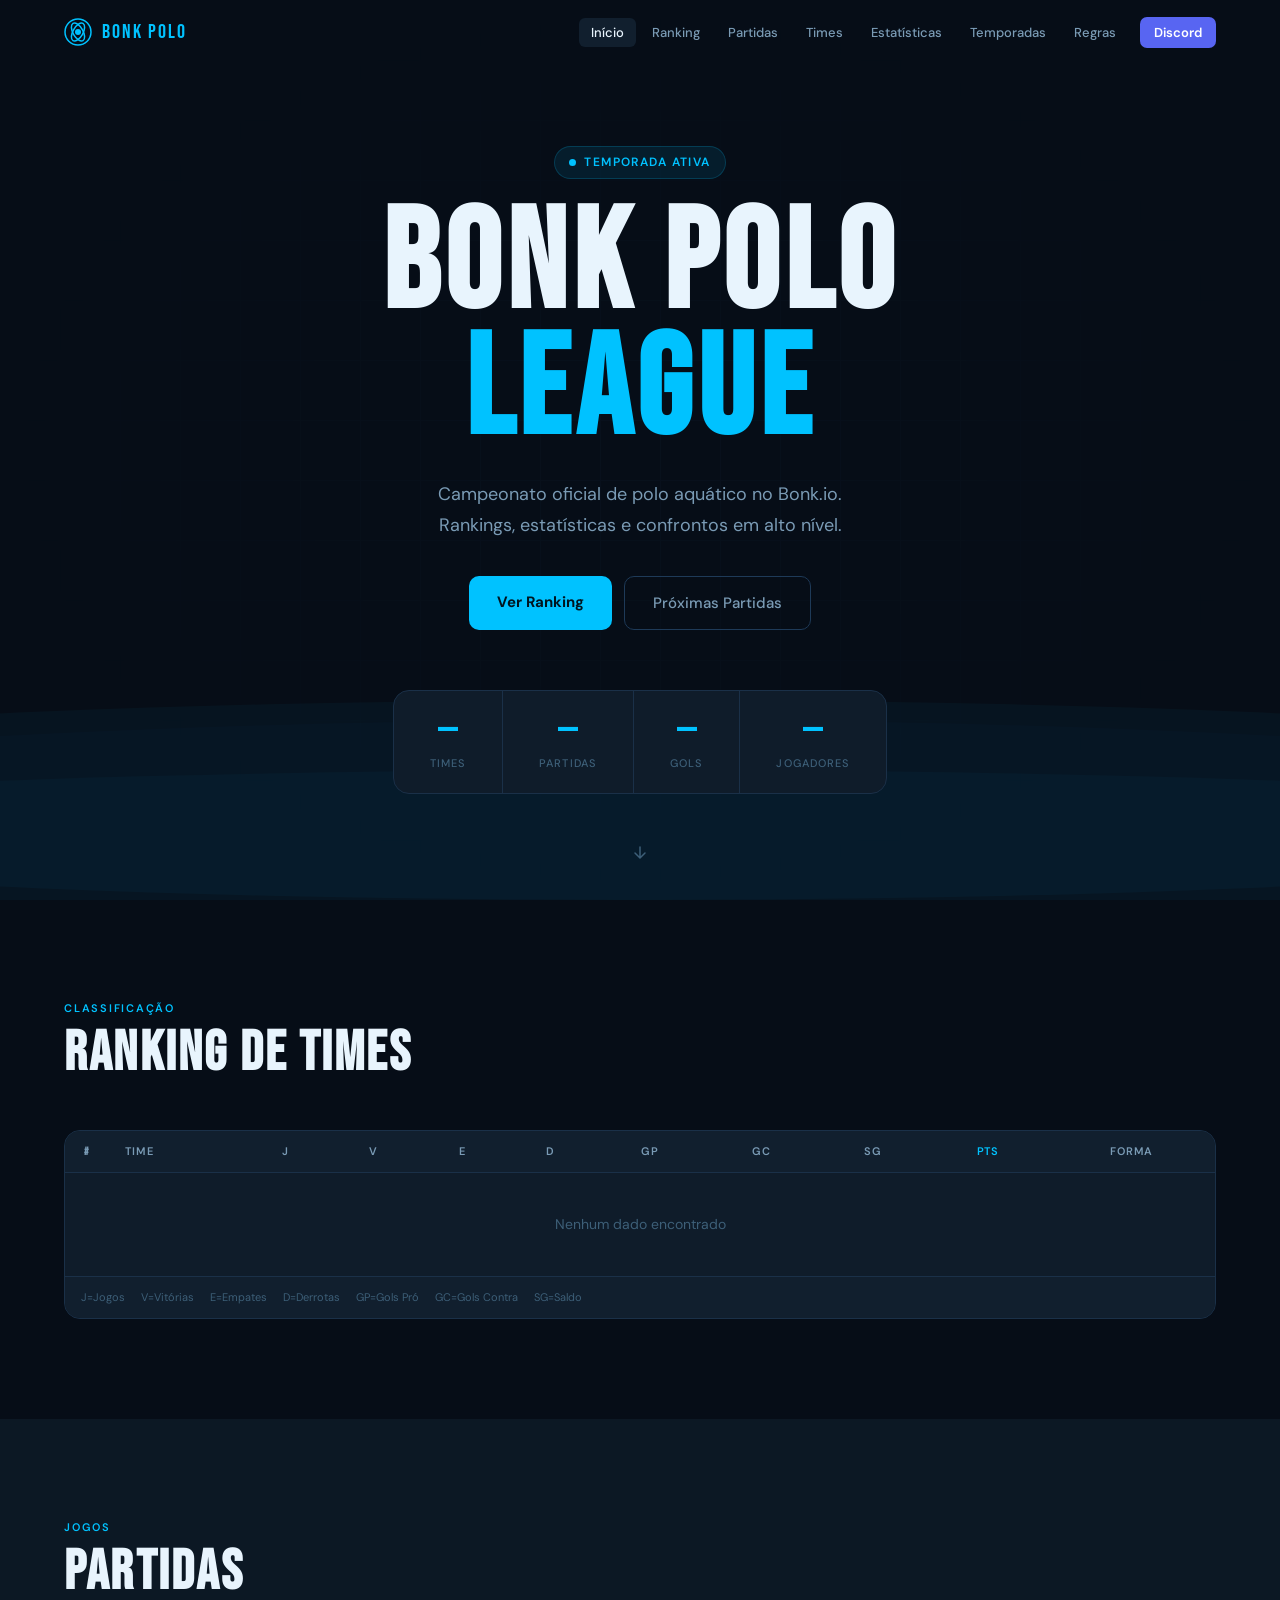
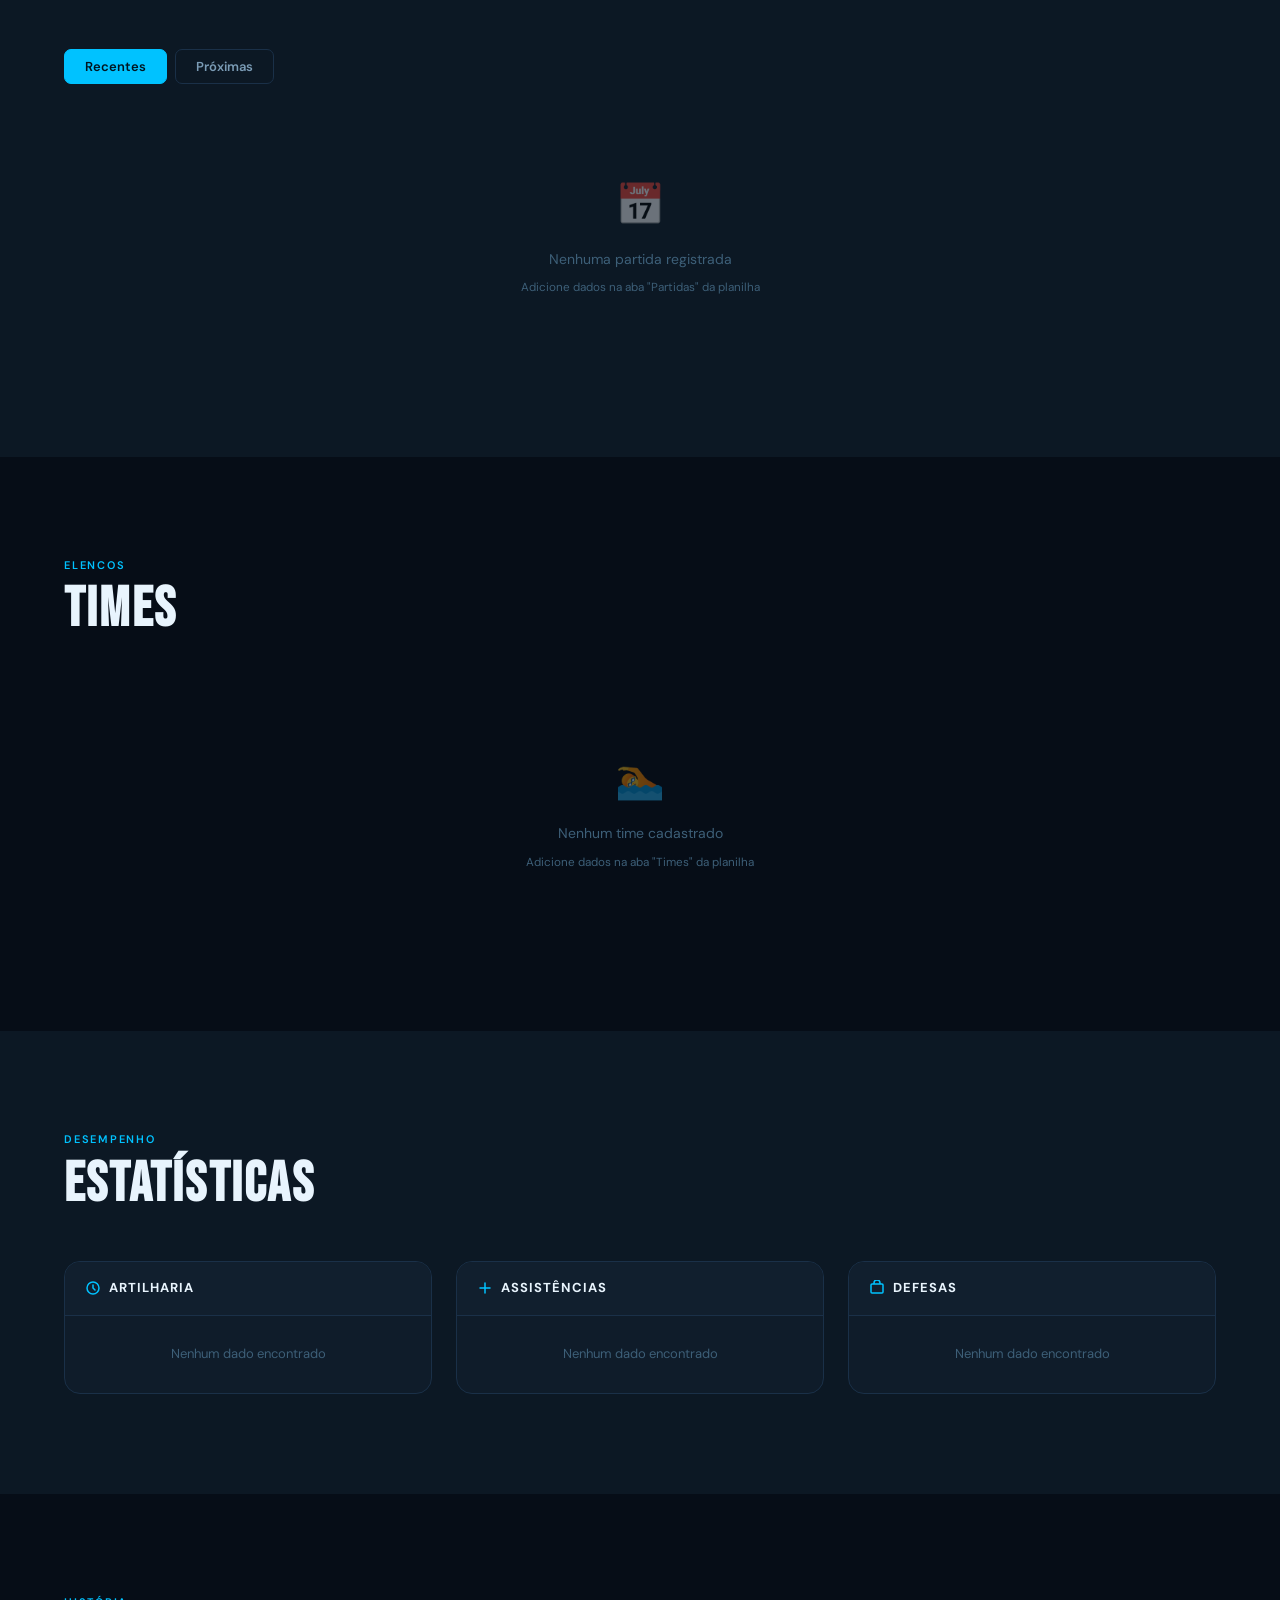
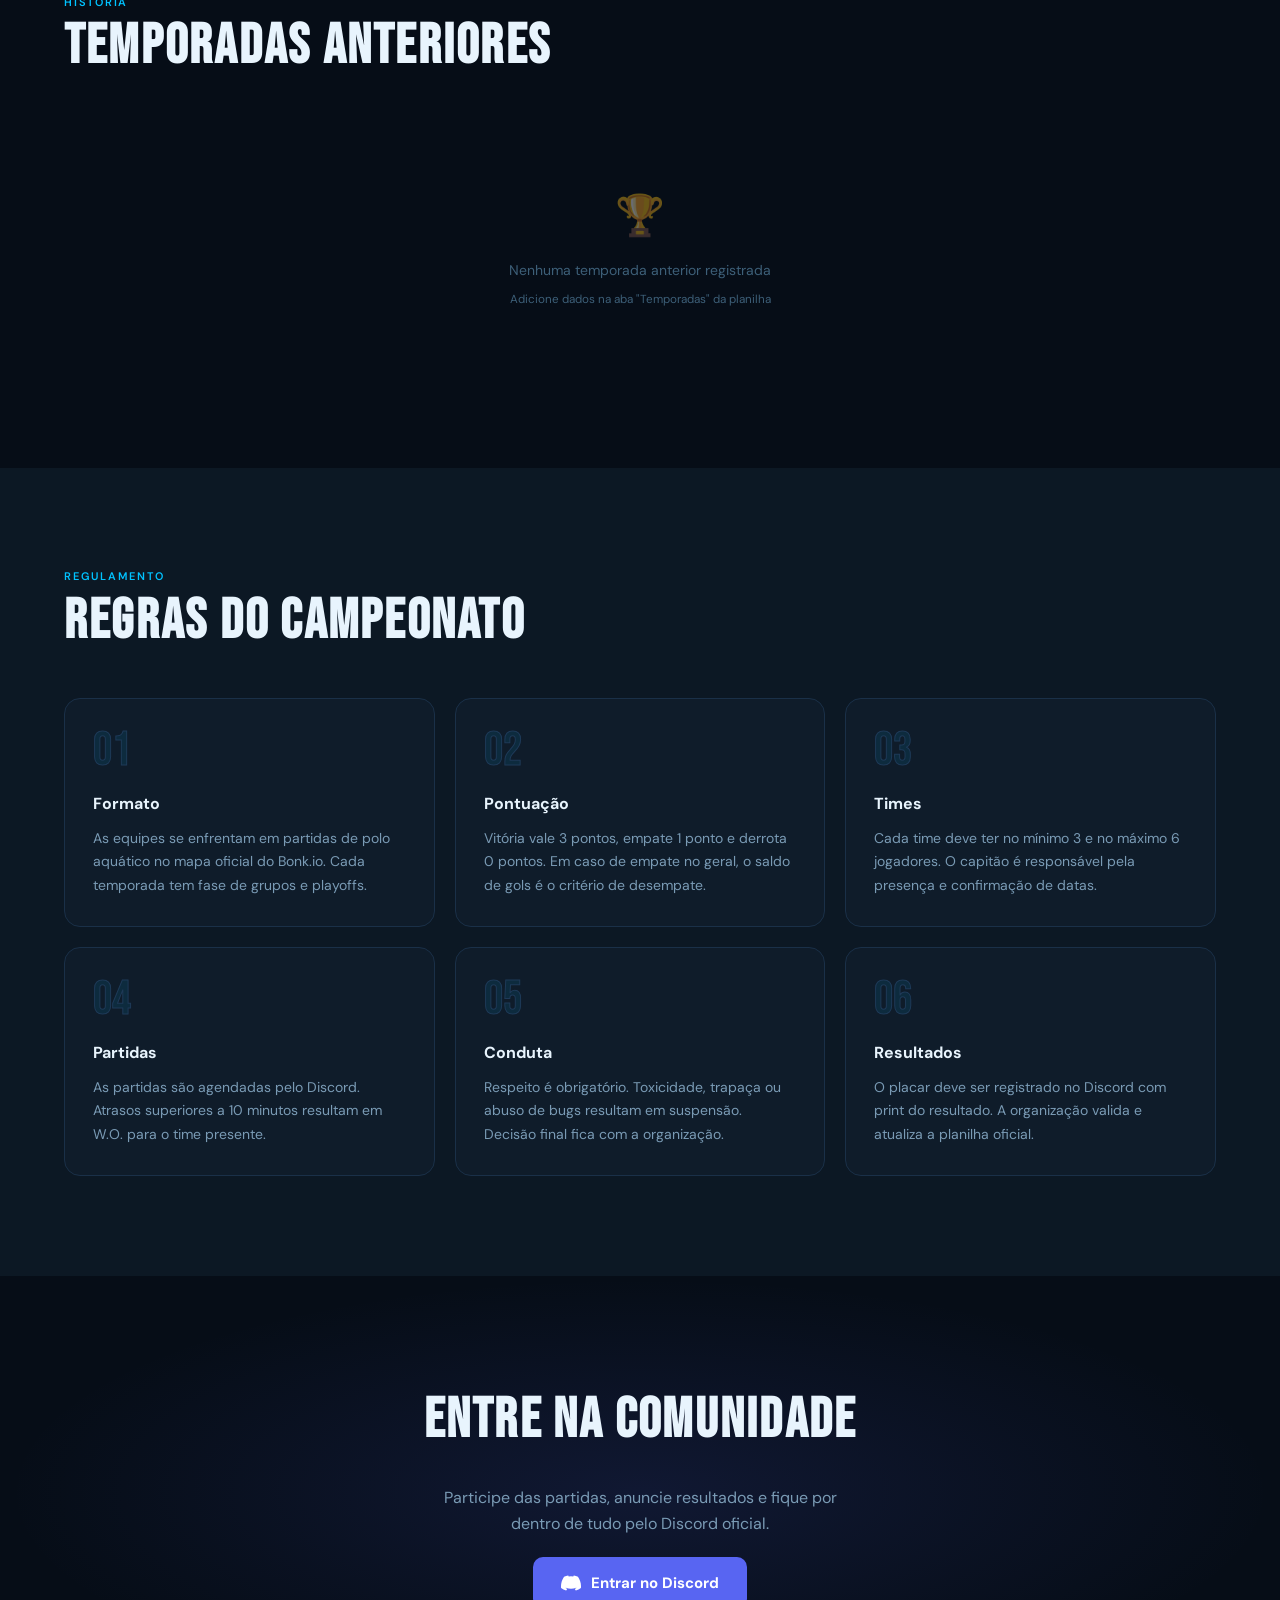
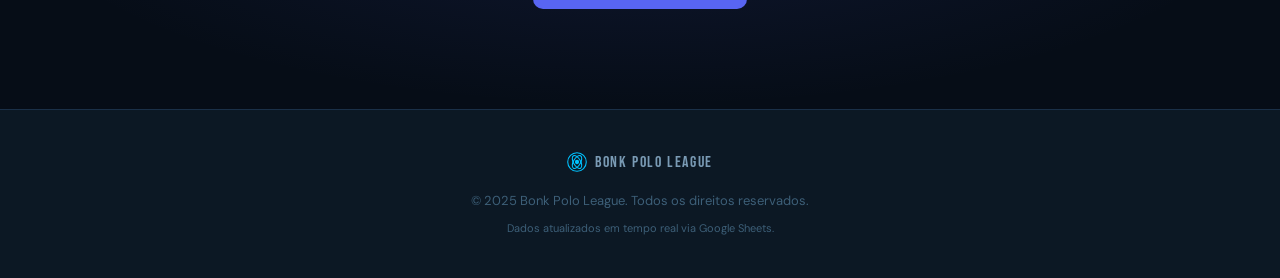
==== index.html @ 0fcd0d6e "Add files via upload" ====
<!DOCTYPE html>
<html lang="pt-BR">
<head>
  <meta charset="UTF-8">
  <meta name="viewport" content="width=device-width, initial-scale=1.0">
  <title>Bonk Polo League</title>
  <link rel="preconnect" href="https://fonts.googleapis.com">
  <link rel="preconnect" href="https://fonts.gstatic.com" crossorigin>
  <link href="https://fonts.googleapis.com/css2?family=Bebas+Neue&family=DM+Sans:wght@300;400;500;600&family=DM+Mono:wght@400;500&display=swap" rel="stylesheet">
  <link rel="stylesheet" href="style.css">
</head>
<body>

  <!-- NAVBAR -->
  <nav class="navbar" id="navbar">
    <div class="nav-inner">
      <a href="#inicio" class="nav-logo">
        <svg width="28" height="28" viewBox="0 0 28 28" fill="none">
          <circle cx="14" cy="14" r="13" stroke="#00c2ff" stroke-width="1.5"/>
          <ellipse cx="14" cy="14" rx="5" ry="10" stroke="#00c2ff" stroke-width="1.5" transform="rotate(30 14 14)"/>
          <ellipse cx="14" cy="14" rx="5" ry="10" stroke="#00c2ff" stroke-width="1.5" transform="rotate(-30 14 14)"/>
          <circle cx="14" cy="14" r="3" fill="#00c2ff"/>
        </svg>
        <span>BONK POLO</span>
      </a>
      <ul class="nav-links">
        <li><a href="#inicio" class="nav-link active">Início</a></li>
        <li><a href="#ranking" class="nav-link">Ranking</a></li>
        <li><a href="#partidas" class="nav-link">Partidas</a></li>
        <li><a href="#times" class="nav-link">Times</a></li>
        <li><a href="#stats" class="nav-link">Estatísticas</a></li>
        <li><a href="#temporadas" class="nav-link">Temporadas</a></li>
        <li><a href="#regras" class="nav-link">Regras</a></li>
        <li><a href="https://SEU-LINK-AQUI" target="_blank" class="nav-discord">Discord</a></li>
      </ul>
      <button class="nav-toggle" id="navToggle" aria-label="Menu">
        <span></span><span></span><span></span>
      </button>
    </div>
  </nav>

  <!-- MOBILE MENU -->
  <div class="mobile-menu" id="mobileMenu">
    <a href="#inicio" class="mob-link">Início</a>
    <a href="#ranking" class="mob-link">Ranking</a>
    <a href="#partidas" class="mob-link">Partidas</a>
    <a href="#times" class="mob-link">Times</a>
    <a href="#stats" class="mob-link">Estatísticas</a>
    <a href="#temporadas" class="mob-link">Temporadas</a>
    <a href="#regras" class="mob-link">Regras</a>
    <a href="https://SEU-LINK-AQUI" target="_blank" class="mob-link discord">Discord</a>
  </div>

  <!-- HERO -->
  <section id="inicio" class="hero">
    <div class="hero-bg">
      <div class="wave wave1"></div>
      <div class="wave wave2"></div>
      <div class="wave wave3"></div>
      <div class="hero-grid"></div>
    </div>
    <div class="hero-content">
      <div class="hero-badge">
        <span class="badge-dot"></span>
        Temporada Ativa
      </div>
      <h1 class="hero-title">BONK POLO<br><span class="hero-title-accent">LEAGUE</span></h1>
      <p class="hero-sub">Campeonato oficial de polo aquático no Bonk.io.<br>Rankings, estatísticas e confrontos em alto nível.</p>
      <div class="hero-actions">
        <a href="#ranking" class="btn-primary">Ver Ranking</a>
        <a href="#partidas" class="btn-ghost">Próximas Partidas</a>
      </div>
    </div>
    <div class="hero-stats">
      <div class="hero-stat" id="statTimes"><span class="hstat-num">—</span><span class="hstat-label">Times</span></div>
      <div class="hero-stat-divider"></div>
      <div class="hero-stat" id="statPartidas"><span class="hstat-num">—</span><span class="hstat-label">Partidas</span></div>
      <div class="hero-stat-divider"></div>
      <div class="hero-stat" id="statGols"><span class="hstat-num">—</span><span class="hstat-label">Gols</span></div>
      <div class="hero-stat-divider"></div>
      <div class="hero-stat" id="statJogadores"><span class="hstat-num">—</span><span class="hstat-label">Jogadores</span></div>
    </div>
    <a href="#ranking" class="hero-scroll">
      <svg width="16" height="16" viewBox="0 0 16 16" fill="none"><path d="M8 3v10M3 9l5 5 5-5" stroke="currentColor" stroke-width="1.5" stroke-linecap="round" stroke-linejoin="round"/></svg>
    </a>
  </section>

  <!-- RANKING -->
  <section id="ranking" class="section">
    <div class="container">
      <div class="section-header">
        <div class="section-label">CLASSIFICAÇÃO</div>
        <h2 class="section-title">Ranking de Times</h2>
      </div>
      <div class="card table-card" id="rankingCard">
        <div class="loading-state" id="rankingLoading">
          <div class="spinner"></div>
          <span>Carregando dados...</span>
        </div>
        <table class="data-table" id="tabelaRanking" style="display:none">
          <thead>
            <tr>
              <th class="col-pos">#</th>
              <th class="col-team">Time</th>
              <th>J</th>
              <th>V</th>
              <th>E</th>
              <th>D</th>
              <th>GP</th>
              <th>GC</th>
              <th>SG</th>
              <th class="col-pts">Pts</th>
              <th class="col-form">Forma</th>
            </tr>
          </thead>
          <tbody></tbody>
        </table>
        <div class="table-legend">
          <span>J=Jogos</span><span>V=Vitórias</span><span>E=Empates</span><span>D=Derrotas</span><span>GP=Gols Pró</span><span>GC=Gols Contra</span><span>SG=Saldo</span>
        </div>
      </div>
    </div>
  </section>

  <!-- PARTIDAS -->
  <section id="partidas" class="section section-alt">
    <div class="container">
      <div class="section-header">
        <div class="section-label">JOGOS</div>
        <h2 class="section-title">Partidas</h2>
      </div>
      <div class="partidas-tabs">
        <button class="tab-btn active" data-tab="recentes">Recentes</button>
        <button class="tab-btn" data-tab="proximas">Próximas</button>
      </div>
      <div class="partidas-grid" id="partidasRecentes">
        <div class="loading-state">
          <div class="spinner"></div>
          <span>Carregando partidas...</span>
        </div>
      </div>
      <div class="partidas-grid" id="partidasProximas" style="display:none">
        <div class="loading-state">
          <div class="spinner"></div>
          <span>Carregando partidas...</span>
        </div>
      </div>
    </div>
  </section>

  <!-- TIMES -->
  <section id="times" class="section">
    <div class="container">
      <div class="section-header">
        <div class="section-label">ELENCOS</div>
        <h2 class="section-title">Times</h2>
      </div>
      <div class="times-grid" id="timesGrid">
        <div class="loading-state">
          <div class="spinner"></div>
          <span>Carregando times...</span>
        </div>
      </div>
    </div>
  </section>

  <!-- ESTATÍSTICAS -->
  <section id="stats" class="section section-alt">
    <div class="container">
      <div class="section-header">
        <div class="section-label">DESEMPENHO</div>
        <h2 class="section-title">Estatísticas</h2>
      </div>
      <div class="stats-grid">
        <div class="stats-col">
          <div class="stats-card">
            <div class="stats-card-header">
              <svg width="16" height="16" viewBox="0 0 16 16" fill="none"><circle cx="8" cy="8" r="6" stroke="#00c2ff" stroke-width="1.5"/><path d="M8 5v3l2 2" stroke="#00c2ff" stroke-width="1.5" stroke-linecap="round"/></svg>
              Artilharia
            </div>
            <div class="loading-state" id="golsLoading"><div class="spinner"></div></div>
            <div id="golsList" class="stat-list"></div>
          </div>
        </div>
        <div class="stats-col">
          <div class="stats-card">
            <div class="stats-card-header">
              <svg width="16" height="16" viewBox="0 0 16 16" fill="none"><path d="M3 8h10M8 3v10" stroke="#00c2ff" stroke-width="1.5" stroke-linecap="round"/></svg>
              Assistências
            </div>
            <div class="loading-state" id="assistLoading"><div class="spinner"></div></div>
            <div id="assistList" class="stat-list"></div>
          </div>
        </div>
        <div class="stats-col">
          <div class="stats-card">
            <div class="stats-card-header">
              <svg width="16" height="16" viewBox="0 0 16 16" fill="none"><rect x="2" y="4" width="12" height="9" rx="1" stroke="#00c2ff" stroke-width="1.5"/><path d="M5 4V3a3 3 0 016 0v1" stroke="#00c2ff" stroke-width="1.5"/></svg>
              Defesas
            </div>
            <div class="loading-state" id="defesasLoading"><div class="spinner"></div></div>
            <div id="defesasList" class="stat-list"></div>
          </div>
        </div>
      </div>
    </div>
  </section>

  <!-- TEMPORADAS -->
  <section id="temporadas" class="section">
    <div class="container">
      <div class="section-header">
        <div class="section-label">HISTÓRIA</div>
        <h2 class="section-title">Temporadas Anteriores</h2>
      </div>
      <div class="temporadas-grid" id="temporadasGrid">
        <div class="loading-state">
          <div class="spinner"></div>
          <span>Carregando histórico...</span>
        </div>
      </div>
    </div>
  </section>

  <!-- REGRAS -->
  <section id="regras" class="section section-alt">
    <div class="container">
      <div class="section-header">
        <div class="section-label">REGULAMENTO</div>
        <h2 class="section-title">Regras do Campeonato</h2>
      </div>
      <div class="regras-grid">
        <div class="regra-card">
          <div class="regra-icon">01</div>
          <h3>Formato</h3>
          <p>As equipes se enfrentam em partidas de polo aquático no mapa oficial do Bonk.io. Cada temporada tem fase de grupos e playoffs.</p>
        </div>
        <div class="regra-card">
          <div class="regra-icon">02</div>
          <h3>Pontuação</h3>
          <p>Vitória vale 3 pontos, empate 1 ponto e derrota 0 pontos. Em caso de empate no geral, o saldo de gols é o critério de desempate.</p>
        </div>
        <div class="regra-card">
          <div class="regra-icon">03</div>
          <h3>Times</h3>
          <p>Cada time deve ter no mínimo 3 e no máximo 6 jogadores. O capitão é responsável pela presença e confirmação de datas.</p>
        </div>
        <div class="regra-card">
          <div class="regra-icon">04</div>
          <h3>Partidas</h3>
          <p>As partidas são agendadas pelo Discord. Atrasos superiores a 10 minutos resultam em W.O. para o time presente.</p>
        </div>
        <div class="regra-card">
          <div class="regra-icon">05</div>
          <h3>Conduta</h3>
          <p>Respeito é obrigatório. Toxicidade, trapaça ou abuso de bugs resultam em suspensão. Decisão final fica com a organização.</p>
        </div>
        <div class="regra-card">
          <div class="regra-icon">06</div>
          <h3>Resultados</h3>
          <p>O placar deve ser registrado no Discord com print do resultado. A organização valida e atualiza a planilha oficial.</p>
        </div>
      </div>
    </div>
  </section>

  <!-- DISCORD CTA -->
  <section class="discord-section">
    <div class="discord-bg"></div>
    <div class="container discord-content">
      <h2>Entre na Comunidade</h2>
      <p>Participe das partidas, anuncie resultados e fique por dentro de tudo pelo Discord oficial.</p>
      <a href="https://SEU-LINK-AQUI" target="_blank" class="btn-discord">
        <svg width="20" height="20" viewBox="0 0 24 24" fill="currentColor"><path d="M20.317 4.37a19.791 19.791 0 0 0-4.885-1.515.074.074 0 0 0-.079.037c-.21.375-.444.864-.608 1.25a18.27 18.27 0 0 0-5.487 0 12.64 12.64 0 0 0-.617-1.25.077.077 0 0 0-.079-.037A19.736 19.736 0 0 0 3.677 4.37a.07.07 0 0 0-.032.027C.533 9.046-.32 13.58.099 18.057c.002.022.015.04.033.05a19.934 19.934 0 0 0 5.993 3.03.078.078 0 0 0 .084-.028c.462-.63.874-1.295 1.226-1.994a.076.076 0 0 0-.041-.106 13.107 13.107 0 0 1-1.872-.892.077.077 0 0 1-.008-.128 10.2 10.2 0 0 0 .372-.292.074.074 0 0 1 .077-.01c3.928 1.793 8.18 1.793 12.062 0a.074.074 0 0 1 .078.01c.12.098.246.198.373.292a.077.077 0 0 1-.006.127 12.299 12.299 0 0 1-1.873.892.077.077 0 0 0-.041.107c.36.698.772 1.362 1.225 1.993a.076.076 0 0 0 .084.028 19.839 19.839 0 0 0 6.002-3.03.077.077 0 0 0 .032-.054c.5-5.177-.838-9.674-3.549-13.66a.061.061 0 0 0-.031-.03z"/></svg>
        Entrar no Discord
      </a>
    </div>
  </section>

  <footer class="footer">
    <div class="container footer-inner">
      <div class="footer-logo">
        <svg width="20" height="20" viewBox="0 0 28 28" fill="none">
          <circle cx="14" cy="14" r="13" stroke="#00c2ff" stroke-width="1.5"/>
          <ellipse cx="14" cy="14" rx="5" ry="10" stroke="#00c2ff" stroke-width="1.5" transform="rotate(30 14 14)"/>
          <ellipse cx="14" cy="14" rx="5" ry="10" stroke="#00c2ff" stroke-width="1.5" transform="rotate(-30 14 14)"/>
          <circle cx="14" cy="14" r="3" fill="#00c2ff"/>
        </svg>
        BONK POLO LEAGUE
      </div>
      <p class="footer-copy">© 2025 Bonk Polo League. Todos os direitos reservados.</p>
      <p class="footer-note">Dados atualizados em tempo real via Google Sheets.</p>
    </div>
  </footer>

  <!-- MODAL TIME -->
  <div class="modal-overlay" id="modalOverlay">
    <div class="modal-box" id="modalBox">
      <button class="modal-close" id="modalClose">×</button>
      <div id="modalContent"></div>
    </div>
  </div>

  <script src="script.js"></script>
</body>
</html>
---- style.css ----
/* =========================================
   BONK POLO LEAGUE — Design System
   Estética: Dark Esportivo / Aquático
   ========================================= */

:root {
  --blue:    #00c2ff;
  --blue-d:  #0090cc;
  --blue-dim:#00c2ff18;
  --bg:      #060d17;
  --bg2:     #0c1824;
  --bg3:     #111f2e;
  --surface: #0f1c2a;
  --border:  #1a3048;
  --border2: #1e3a58;
  --text:    #e8f4fd;
  --text2:   #7a9bb5;
  --text3:   #3d5f78;
  --gold:    #f5a623;
  --silver:  #c0cfd8;
  --bronze:  #cd7f32;
  --win:     #22c55e;
  --loss:    #ef4444;
  --draw:    #f59e0b;
  --font-display: 'Bebas Neue', sans-serif;
  --font-body: 'DM Sans', sans-serif;
  --font-mono: 'DM Mono', monospace;
  --radius: 10px;
  --radius-lg: 16px;
}

/* RESET */
*, *::before, *::after { margin: 0; padding: 0; box-sizing: border-box; }
html { scroll-behavior: smooth; }
body {
  font-family: var(--font-body);
  background: var(--bg);
  color: var(--text);
  line-height: 1.6;
  overflow-x: hidden;
}
a { color: inherit; text-decoration: none; }
img { display: block; max-width: 100%; }
button { cursor: pointer; border: none; background: none; font-family: inherit; }

/* SCROLLBAR */
::-webkit-scrollbar { width: 6px; }
::-webkit-scrollbar-track { background: var(--bg); }
::-webkit-scrollbar-thumb { background: var(--border2); border-radius: 3px; }

/* CONTAINER */
.container { max-width: 1200px; margin: 0 auto; padding: 0 24px; }

/* =========================================
   NAVBAR
   ========================================= */
.navbar {
  position: fixed;
  top: 0;
  width: 100%;
  z-index: 1000;
  transition: background 0.3s, box-shadow 0.3s;
}
.navbar.scrolled {
  background: rgba(6, 13, 23, 0.95);
  backdrop-filter: blur(16px);
  box-shadow: 0 1px 0 var(--border);
}
.nav-inner {
  max-width: 1200px;
  margin: 0 auto;
  padding: 16px 24px;
  display: flex;
  align-items: center;
  gap: 40px;
}
.nav-logo {
  display: flex;
  align-items: center;
  gap: 10px;
  font-family: var(--font-display);
  font-size: 20px;
  letter-spacing: 0.1em;
  color: var(--blue);
  flex-shrink: 0;
}
.nav-links {
  display: flex;
  align-items: center;
  gap: 4px;
  list-style: none;
  margin-left: auto;
  flex-wrap: wrap;
}
.nav-link {
  font-size: 13px;
  font-weight: 500;
  color: var(--text2);
  padding: 6px 12px;
  border-radius: 6px;
  transition: color 0.2s, background 0.2s;
}
.nav-link:hover, .nav-link.active {
  color: var(--text);
  background: var(--bg3);
}
.nav-discord {
  font-size: 13px;
  font-weight: 600;
  color: #fff;
  background: #5865f2;
  padding: 7px 14px;
  border-radius: 7px;
  margin-left: 8px;
  transition: opacity 0.2s;
}
.nav-discord:hover { opacity: 0.85; }
.nav-toggle {
  display: none;
  flex-direction: column;
  gap: 5px;
  padding: 4px;
  margin-left: auto;
}
.nav-toggle span {
  display: block;
  width: 22px;
  height: 2px;
  background: var(--text);
  border-radius: 1px;
  transition: 0.3s;
}

/* MOBILE MENU */
.mobile-menu {
  display: none;
  position: fixed;
  top: 0;
  left: 0;
  width: 100%;
  height: 100%;
  background: var(--bg);
  z-index: 999;
  flex-direction: column;
  align-items: center;
  justify-content: center;
  gap: 8px;
}
.mobile-menu.open { display: flex; }
.mob-link {
  font-size: 24px;
  font-family: var(--font-display);
  letter-spacing: 0.1em;
  color: var(--text2);
  padding: 10px 30px;
  transition: color 0.2s;
}
.mob-link:hover { color: var(--blue); }
.mob-link.discord {
  margin-top: 16px;
  background: #5865f2;
  color: white;
  border-radius: var(--radius);
  font-size: 18px;
}

/* =========================================
   HERO
   ========================================= */
.hero {
  min-height: 100vh;
  display: flex;
  flex-direction: column;
  align-items: center;
  justify-content: center;
  position: relative;
  overflow: hidden;
  padding: 120px 24px 80px;
}
.hero-bg {
  position: absolute;
  inset: 0;
  pointer-events: none;
}
.hero-grid {
  position: absolute;
  inset: 0;
  background-image:
    linear-gradient(var(--border) 1px, transparent 1px),
    linear-gradient(90deg, var(--border) 1px, transparent 1px);
  background-size: 60px 60px;
  mask-image: radial-gradient(ellipse at center, rgba(0,0,0,0.3) 0%, transparent 70%);
  opacity: 0.4;
}
.wave {
  position: absolute;
  bottom: 0;
  left: -50%;
  width: 200%;
  height: 200px;
  border-radius: 50%;
  opacity: 0.04;
}
.wave1 { background: var(--blue); animation: wave 8s linear infinite; }
.wave2 { background: var(--blue); animation: wave 12s linear infinite reverse; height: 160px; bottom: -30px; opacity: 0.03; }
.wave3 { background: #1a6aff; animation: wave 16s linear infinite; height: 240px; bottom: -60px; opacity: 0.02; }
@keyframes wave {
  0% { transform: translateX(0) scaleY(1); }
  50% { transform: translateX(-25%) scaleY(1.2); }
  100% { transform: translateX(-50%) scaleY(1); }
}

.hero-content {
  text-align: center;
  position: relative;
  z-index: 2;
  animation: fadeUp 0.8s ease both;
}
@keyframes fadeUp {
  from { opacity: 0; transform: translateY(24px); }
  to   { opacity: 1; transform: translateY(0); }
}

.hero-badge {
  display: inline-flex;
  align-items: center;
  gap: 8px;
  font-size: 12px;
  font-weight: 600;
  letter-spacing: 0.12em;
  text-transform: uppercase;
  color: var(--blue);
  background: var(--blue-dim);
  border: 1px solid #00c2ff30;
  padding: 6px 14px;
  border-radius: 20px;
  margin-bottom: 24px;
}
.badge-dot {
  width: 7px;
  height: 7px;
  border-radius: 50%;
  background: var(--blue);
  animation: pulse 2s ease infinite;
}
@keyframes pulse {
  0%, 100% { opacity: 1; transform: scale(1); }
  50%       { opacity: 0.5; transform: scale(0.8); }
}

.hero-title {
  font-family: var(--font-display);
  font-size: clamp(72px, 14vw, 140px);
  line-height: 0.9;
  letter-spacing: 0.04em;
  margin-bottom: 24px;
  color: var(--text);
}
.hero-title-accent { color: var(--blue); }
.hero-sub {
  font-size: 18px;
  color: var(--text2);
  max-width: 480px;
  margin: 0 auto 36px;
  line-height: 1.7;
}
.hero-actions {
  display: flex;
  gap: 12px;
  justify-content: center;
  flex-wrap: wrap;
}
.btn-primary {
  display: inline-block;
  padding: 14px 28px;
  background: var(--blue);
  color: #001520;
  font-weight: 700;
  font-size: 15px;
  border-radius: var(--radius);
  transition: transform 0.2s, box-shadow 0.2s;
}
.btn-primary:hover { transform: translateY(-2px); box-shadow: 0 8px 24px #00c2ff40; }
.btn-ghost {
  display: inline-block;
  padding: 14px 28px;
  border: 1px solid var(--border2);
  color: var(--text2);
  font-weight: 500;
  font-size: 15px;
  border-radius: var(--radius);
  transition: border-color 0.2s, color 0.2s;
}
.btn-ghost:hover { border-color: var(--blue); color: var(--blue); }

.hero-stats {
  display: flex;
  align-items: center;
  gap: 0;
  margin-top: 60px;
  background: var(--surface);
  border: 1px solid var(--border);
  border-radius: var(--radius-lg);
  overflow: hidden;
  position: relative;
  z-index: 2;
  animation: fadeUp 0.8s 0.3s ease both;
}
.hero-stat {
  display: flex;
  flex-direction: column;
  align-items: center;
  padding: 20px 36px;
}
.hstat-num {
  font-family: var(--font-display);
  font-size: 40px;
  color: var(--blue);
  line-height: 1;
}
.hstat-label {
  font-size: 11px;
  font-weight: 500;
  letter-spacing: 0.1em;
  text-transform: uppercase;
  color: var(--text3);
  margin-top: 4px;
}
.hero-stat-divider { width: 1px; background: var(--border); align-self: stretch; }

.hero-scroll {
  position: absolute;
  bottom: 32px;
  left: 50%;
  transform: translateX(-50%);
  color: var(--text3);
  animation: bounce 2s ease infinite;
  z-index: 2;
}
@keyframes bounce {
  0%, 100% { transform: translateX(-50%) translateY(0); }
  50%       { transform: translateX(-50%) translateY(8px); }
}

/* =========================================
   SECTIONS
   ========================================= */
.section { padding: 100px 0; }
.section-alt { background: var(--bg2); }
.section-header { margin-bottom: 48px; }
.section-label {
  font-size: 11px;
  font-weight: 600;
  letter-spacing: 0.16em;
  color: var(--blue);
  margin-bottom: 8px;
}
.section-title {
  font-family: var(--font-display);
  font-size: clamp(36px, 5vw, 56px);
  letter-spacing: 0.04em;
  color: var(--text);
  line-height: 1;
}

/* =========================================
   CARDS / SHARED
   ========================================= */
.card {
  background: var(--surface);
  border: 1px solid var(--border);
  border-radius: var(--radius-lg);
  overflow: hidden;
}

/* =========================================
   LOADING / SPINNER
   ========================================= */
.loading-state {
  display: flex;
  align-items: center;
  justify-content: center;
  gap: 12px;
  padding: 48px;
  color: var(--text2);
  font-size: 14px;
}
.spinner {
  width: 20px;
  height: 20px;
  border: 2px solid var(--border2);
  border-top-color: var(--blue);
  border-radius: 50%;
  animation: spin 0.8s linear infinite;
  flex-shrink: 0;
}
@keyframes spin { to { transform: rotate(360deg); } }

/* =========================================
   RANKING TABLE
   ========================================= */
.table-card { padding: 0; }
.data-table {
  width: 100%;
  border-collapse: collapse;
  font-size: 14px;
}
.data-table th {
  background: var(--bg3);
  padding: 12px 16px;
  text-align: center;
  font-size: 11px;
  font-weight: 600;
  letter-spacing: 0.08em;
  color: var(--text2);
  text-transform: uppercase;
  border-bottom: 1px solid var(--border);
}
.data-table th.col-team { text-align: left; }
.data-table th.col-pos { width: 44px; }
.data-table th.col-pts { color: var(--blue); }
.data-table td {
  padding: 14px 16px;
  text-align: center;
  border-bottom: 1px solid var(--border);
  color: var(--text2);
  font-variant-numeric: tabular-nums;
}
.data-table td.col-team { text-align: left; }
.data-table td.col-pts {
  font-family: var(--font-display);
  font-size: 18px;
  color: var(--text);
}
.data-table tr:last-child td { border-bottom: none; }
.data-table tr:hover td { background: var(--bg3); }
.data-table tr.pos-1 td.col-pos { color: var(--gold); }
.data-table tr.pos-2 td.col-pos { color: var(--silver); }
.data-table tr.pos-3 td.col-pos { color: var(--bronze); }

.team-name {
  display: flex;
  align-items: center;
  gap: 10px;
  font-weight: 600;
  color: var(--text);
}
.team-dot-rank {
  width: 10px;
  height: 10px;
  border-radius: 50%;
  flex-shrink: 0;
}
.col-pos { font-family: var(--font-display); font-size: 18px; }

.form-badges {
  display: flex;
  gap: 3px;
  justify-content: center;
}
.form-badge {
  width: 18px;
  height: 18px;
  border-radius: 3px;
  font-size: 10px;
  font-weight: 700;
  display: flex;
  align-items: center;
  justify-content: center;
}
.form-badge.V { background: #22c55e20; color: #22c55e; }
.form-badge.D { background: #ef444420; color: #ef4444; }
.form-badge.E { background: #f59e0b20; color: #f59e0b; }

.table-legend {
  display: flex;
  gap: 16px;
  flex-wrap: wrap;
  padding: 12px 16px;
  border-top: 1px solid var(--border);
  font-size: 11px;
  color: var(--text3);
  background: var(--bg3);
}

/* =========================================
   PARTIDAS
   ========================================= */
.partidas-tabs {
  display: flex;
  gap: 8px;
  margin-bottom: 28px;
}
.tab-btn {
  padding: 8px 20px;
  border-radius: 7px;
  font-size: 13px;
  font-weight: 600;
  color: var(--text2);
  border: 1px solid var(--border);
  transition: all 0.2s;
}
.tab-btn.active {
  background: var(--blue);
  color: #001520;
  border-color: var(--blue);
}
.tab-btn:hover:not(.active) { border-color: var(--border2); color: var(--text); }

.partidas-grid {
  display: grid;
  grid-template-columns: repeat(auto-fill, minmax(300px, 1fr));
  gap: 16px;
}
.partida-card {
  background: var(--surface);
  border: 1px solid var(--border);
  border-radius: var(--radius-lg);
  padding: 20px;
  transition: border-color 0.2s, transform 0.2s;
}
.partida-card:hover { border-color: var(--border2); transform: translateY(-2px); }
.partida-meta {
  display: flex;
  justify-content: space-between;
  align-items: center;
  margin-bottom: 16px;
}
.partida-status {
  font-size: 10px;
  font-weight: 700;
  letter-spacing: 0.1em;
  text-transform: uppercase;
  padding: 4px 8px;
  border-radius: 4px;
}
.partida-status.enc  { background: #22c55e20; color: #22c55e; }
.partida-status.prox { background: #f59e0b20; color: #f59e0b; }
.partida-status.wip  { background: #ef444420; color: #ef4444; }
.partida-data {
  font-size: 12px;
  color: var(--text3);
  font-family: var(--font-mono);
}
.partida-teams {
  display: flex;
  align-items: center;
  justify-content: space-between;
  gap: 12px;
}
.pt-team {
  font-size: 14px;
  font-weight: 600;
  color: var(--text);
  flex: 1;
}
.pt-team.right { text-align: right; }
.pt-placar {
  font-family: var(--font-display);
  font-size: 32px;
  letter-spacing: 0.1em;
  color: var(--text);
  white-space: nowrap;
}
.pt-vs {
  font-family: var(--font-mono);
  font-size: 14px;
  color: var(--text3);
}

/* =========================================
   TIMES
   ========================================= */
.times-grid {
  display: grid;
  grid-template-columns: repeat(auto-fill, minmax(260px, 1fr));
  gap: 20px;
}
.time-card {
  background: var(--surface);
  border: 1px solid var(--border);
  border-radius: var(--radius-lg);
  padding: 24px;
  cursor: pointer;
  transition: border-color 0.2s, transform 0.2s;
  position: relative;
  overflow: hidden;
}
.time-card::before {
  content: '';
  position: absolute;
  top: 0; left: 0; right: 0;
  height: 3px;
}
.time-card:hover { border-color: var(--blue); transform: translateY(-3px); }
.time-icon {
  width: 52px;
  height: 52px;
  border-radius: 50%;
  display: flex;
  align-items: center;
  justify-content: center;
  font-family: var(--font-display);
  font-size: 20px;
  margin-bottom: 14px;
  flex-shrink: 0;
}
.time-name {
  font-family: var(--font-display);
  font-size: 22px;
  letter-spacing: 0.04em;
  color: var(--text);
  margin-bottom: 4px;
}
.time-jogadores {
  font-size: 12px;
  color: var(--text3);
  margin-bottom: 16px;
}
.time-stats-mini {
  display: flex;
  gap: 16px;
}
.tsm-item { display: flex; flex-direction: column; gap: 2px; }
.tsm-val { font-family: var(--font-display); font-size: 20px; color: var(--blue); }
.tsm-label { font-size: 10px; color: var(--text3); letter-spacing: 0.06em; }
.time-ver {
  margin-top: 16px;
  font-size: 12px;
  color: var(--blue);
  font-weight: 600;
  display: flex;
  align-items: center;
  gap: 4px;
}

/* =========================================
   STATS
   ========================================= */
.stats-grid {
  display: grid;
  grid-template-columns: repeat(auto-fit, minmax(280px, 1fr));
  gap: 24px;
}
.stats-card {
  background: var(--surface);
  border: 1px solid var(--border);
  border-radius: var(--radius-lg);
  overflow: hidden;
}
.stats-card-header {
  display: flex;
  align-items: center;
  gap: 8px;
  padding: 16px 20px;
  background: var(--bg3);
  font-size: 13px;
  font-weight: 700;
  letter-spacing: 0.08em;
  text-transform: uppercase;
  border-bottom: 1px solid var(--border);
  color: var(--text);
}
.stat-list { padding: 8px 0; }
.stat-row {
  display: flex;
  align-items: center;
  gap: 12px;
  padding: 10px 20px;
}
.stat-pos {
  font-family: var(--font-mono);
  font-size: 12px;
  color: var(--text3);
  width: 16px;
  text-align: right;
  flex-shrink: 0;
}
.stat-player { font-size: 14px; font-weight: 500; color: var(--text); flex: 1; min-width: 0; }
.stat-bar-wrap {
  width: 80px;
  height: 4px;
  background: var(--border);
  border-radius: 2px;
  flex-shrink: 0;
}
.stat-bar {
  height: 4px;
  background: var(--blue);
  border-radius: 2px;
  transition: width 0.6s ease;
}
.stat-val {
  font-family: var(--font-display);
  font-size: 20px;
  color: var(--blue);
  min-width: 28px;
  text-align: right;
  flex-shrink: 0;
}

/* =========================================
   TEMPORADAS
   ========================================= */
.temporadas-grid {
  display: grid;
  grid-template-columns: repeat(auto-fill, minmax(280px, 1fr));
  gap: 20px;
}
.temporada-card {
  background: var(--surface);
  border: 1px solid var(--border);
  border-radius: var(--radius-lg);
  padding: 24px;
  transition: border-color 0.2s;
}
.temporada-card:hover { border-color: var(--border2); }
.temp-season {
  font-family: var(--font-display);
  font-size: 13px;
  letter-spacing: 0.1em;
  color: var(--blue);
  margin-bottom: 8px;
}
.temp-campeao {
  font-family: var(--font-display);
  font-size: 26px;
  color: var(--text);
  margin-bottom: 4px;
}
.temp-artilheiro {
  font-size: 13px;
  color: var(--text2);
  margin-bottom: 16px;
}
.temp-stats {
  display: flex;
  gap: 20px;
  padding-top: 16px;
  border-top: 1px solid var(--border);
}
.temp-stat { display: flex; flex-direction: column; gap: 2px; }
.ts-val { font-family: var(--font-display); font-size: 22px; color: var(--text); }
.ts-label { font-size: 11px; color: var(--text3); }

/* =========================================
   REGRAS
   ========================================= */
.regras-grid {
  display: grid;
  grid-template-columns: repeat(auto-fit, minmax(280px, 1fr));
  gap: 20px;
}
.regra-card {
  background: var(--surface);
  border: 1px solid var(--border);
  border-radius: var(--radius-lg);
  padding: 28px;
  transition: border-color 0.2s;
}
.regra-card:hover { border-color: var(--border2); }
.regra-icon {
  font-family: var(--font-display);
  font-size: 48px;
  color: var(--blue-dim);
  line-height: 1;
  margin-bottom: 16px;
  -webkit-text-stroke: 1px var(--border2);
}
.regra-card h3 {
  font-size: 16px;
  font-weight: 700;
  color: var(--text);
  margin-bottom: 10px;
}
.regra-card p {
  font-size: 14px;
  color: var(--text2);
  line-height: 1.7;
}

/* =========================================
   DISCORD SECTION
   ========================================= */
.discord-section {
  position: relative;
  padding: 100px 0;
  overflow: hidden;
}
.discord-bg {
  position: absolute;
  inset: 0;
  background: radial-gradient(ellipse at center, #5865f220 0%, transparent 70%);
}
.discord-content {
  position: relative;
  text-align: center;
  display: flex;
  flex-direction: column;
  align-items: center;
  gap: 20px;
}
.discord-content h2 {
  font-family: var(--font-display);
  font-size: clamp(36px, 5vw, 56px);
  letter-spacing: 0.04em;
}
.discord-content p {
  font-size: 16px;
  color: var(--text2);
  max-width: 400px;
}
.btn-discord {
  display: inline-flex;
  align-items: center;
  gap: 10px;
  padding: 14px 28px;
  background: #5865f2;
  color: white;
  font-weight: 700;
  font-size: 15px;
  border-radius: var(--radius);
  transition: transform 0.2s, box-shadow 0.2s;
}
.btn-discord:hover { transform: translateY(-2px); box-shadow: 0 8px 24px #5865f240; }

/* =========================================
   FOOTER
   ========================================= */
.footer {
  background: var(--bg2);
  border-top: 1px solid var(--border);
  padding: 40px 0;
}
.footer-inner {
  display: flex;
  flex-direction: column;
  align-items: center;
  gap: 8px;
  text-align: center;
}
.footer-logo {
  display: flex;
  align-items: center;
  gap: 8px;
  font-family: var(--font-display);
  font-size: 16px;
  letter-spacing: 0.1em;
  color: var(--text2);
  margin-bottom: 8px;
}
.footer-copy { font-size: 13px; color: var(--text3); }
.footer-note { font-size: 11px; color: var(--text3); }

/* =========================================
   MODAL
   ========================================= */
.modal-overlay {
  display: none;
  position: fixed;
  inset: 0;
  background: rgba(6, 13, 23, 0.85);
  backdrop-filter: blur(8px);
  z-index: 2000;
  align-items: center;
  justify-content: center;
  padding: 24px;
}
.modal-overlay.open { display: flex; }
.modal-box {
  background: var(--surface);
  border: 1px solid var(--border2);
  border-radius: var(--radius-lg);
  padding: 32px;
  max-width: 560px;
  width: 100%;
  position: relative;
  max-height: 80vh;
  overflow-y: auto;
  animation: fadeUp 0.3s ease;
}
.modal-close {
  position: absolute;
  top: 16px;
  right: 16px;
  font-size: 24px;
  color: var(--text3);
  line-height: 1;
  transition: color 0.2s;
}
.modal-close:hover { color: var(--text); }
.modal-team-header {
  display: flex;
  align-items: center;
  gap: 16px;
  margin-bottom: 24px;
  padding-bottom: 20px;
  border-bottom: 1px solid var(--border);
}
.modal-team-icon {
  width: 64px;
  height: 64px;
  border-radius: 50%;
  display: flex;
  align-items: center;
  justify-content: center;
  font-family: var(--font-display);
  font-size: 28px;
  flex-shrink: 0;
}
.modal-team-name { font-family: var(--font-display); font-size: 32px; letter-spacing: 0.04em; }
.modal-team-info { font-size: 13px; color: var(--text2); margin-top: 2px; }
.modal-stats-row {
  display: grid;
  grid-template-columns: repeat(3, 1fr);
  gap: 12px;
  margin-bottom: 24px;
}
.modal-stat {
  background: var(--bg3);
  border-radius: var(--radius);
  padding: 14px;
  text-align: center;
}
.modal-stat-val { font-family: var(--font-display); font-size: 28px; color: var(--blue); }
.modal-stat-label { font-size: 11px; color: var(--text3); margin-top: 2px; }
.modal-section-title {
  font-size: 11px;
  font-weight: 700;
  letter-spacing: 0.1em;
  text-transform: uppercase;
  color: var(--text2);
  margin-bottom: 12px;
}
.modal-player-row {
  display: flex;
  align-items: center;
  justify-content: space-between;
  padding: 10px 0;
  border-bottom: 1px solid var(--border);
  font-size: 14px;
}
.modal-player-row:last-child { border-bottom: none; }
.modal-player-name { color: var(--text); font-weight: 500; }
.modal-player-role { color: var(--text3); font-size: 12px; }

/* =========================================
   EMPTY STATE
   ========================================= */
.empty-state {
  display: flex;
  flex-direction: column;
  align-items: center;
  gap: 8px;
  padding: 60px 24px;
  color: var(--text3);
  font-size: 14px;
  text-align: center;
  grid-column: 1 / -1;
}
.empty-icon { font-size: 40px; opacity: 0.4; margin-bottom: 4px; }

/* =========================================
   RESPONSIVE
   ========================================= */
@media (max-width: 900px) {
  .nav-links { display: none; }
  .nav-toggle { display: flex; }
  .hero-stat { padding: 16px 20px; }
  .hstat-num { font-size: 28px; }
  .hero-stats { flex-wrap: wrap; }
}
@media (max-width: 600px) {
  .hero-stats { flex-direction: column; gap: 0; }
  .hero-stat-divider { width: 100%; height: 1px; }
  .stats-grid { grid-template-columns: 1fr; }
  .section { padding: 64px 0; }
  .data-table th:nth-child(n+5),
  .data-table td:nth-child(n+5) { display: none; }
}
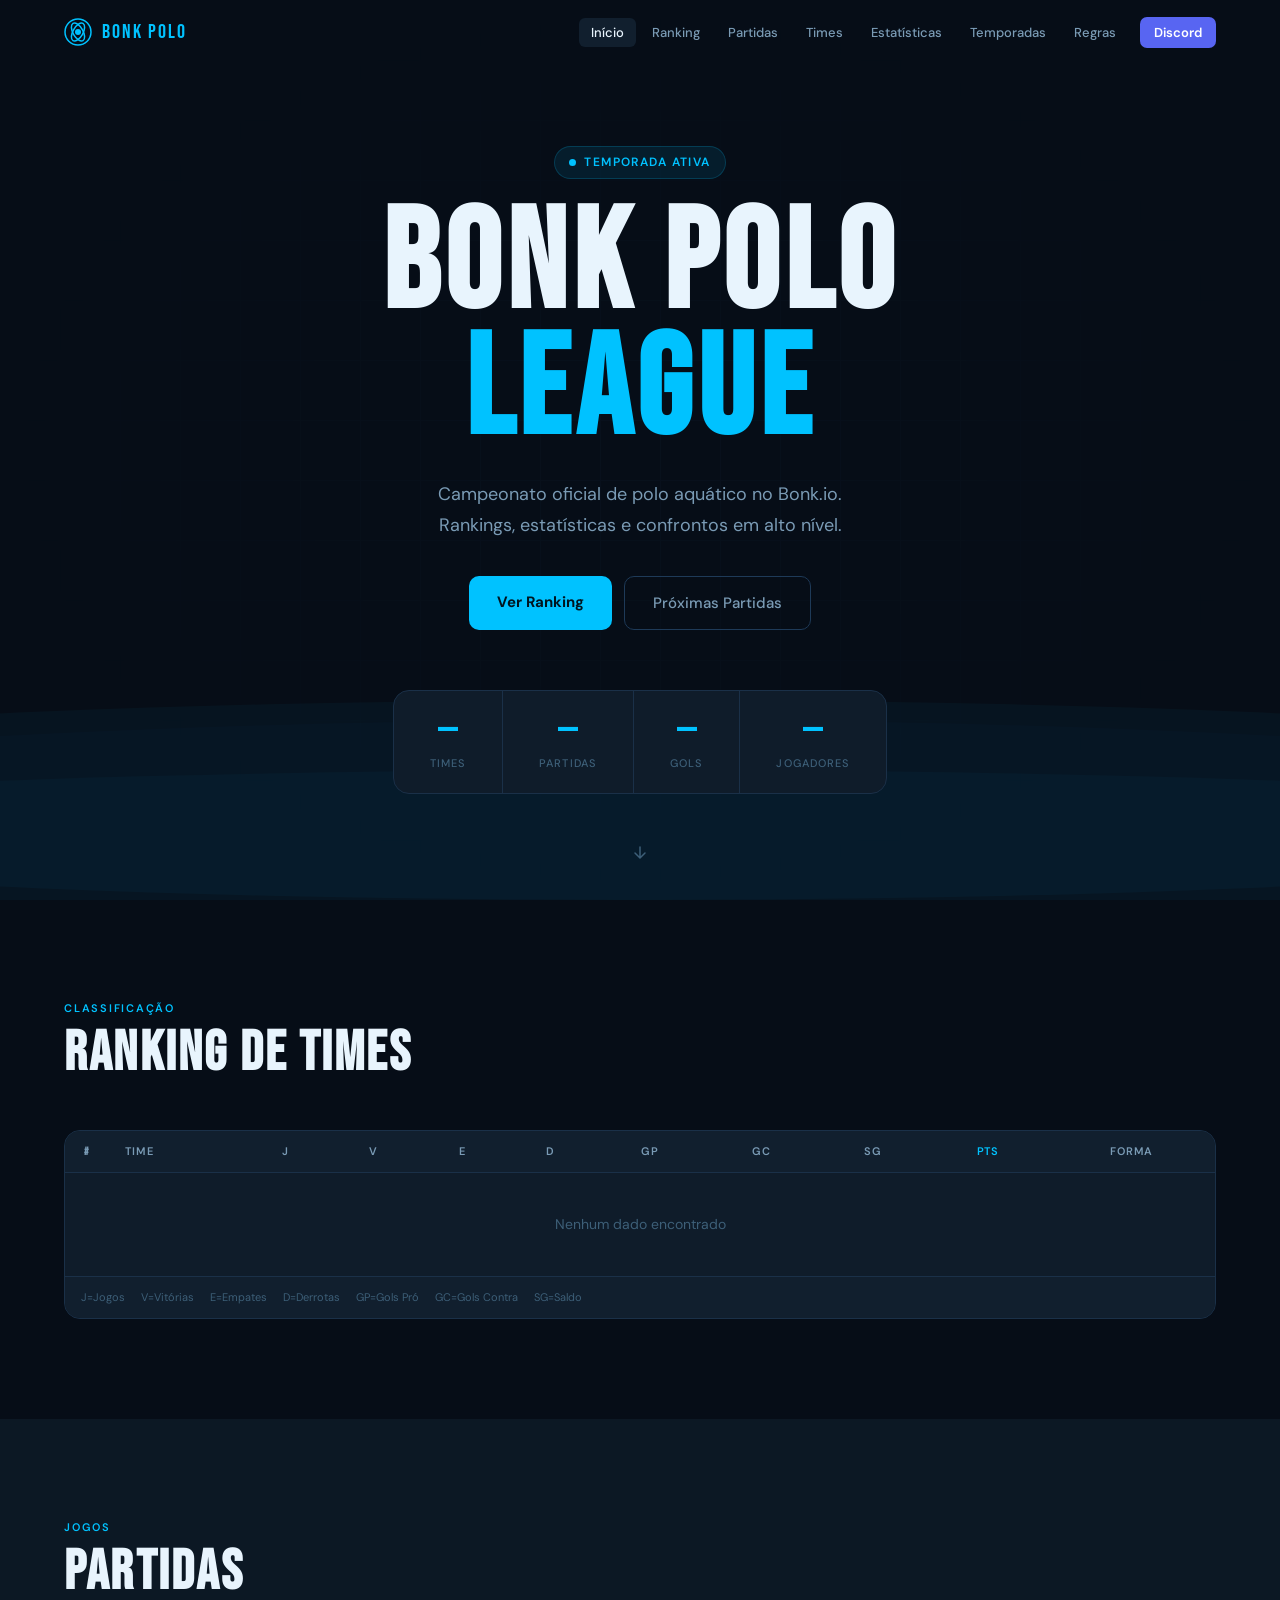
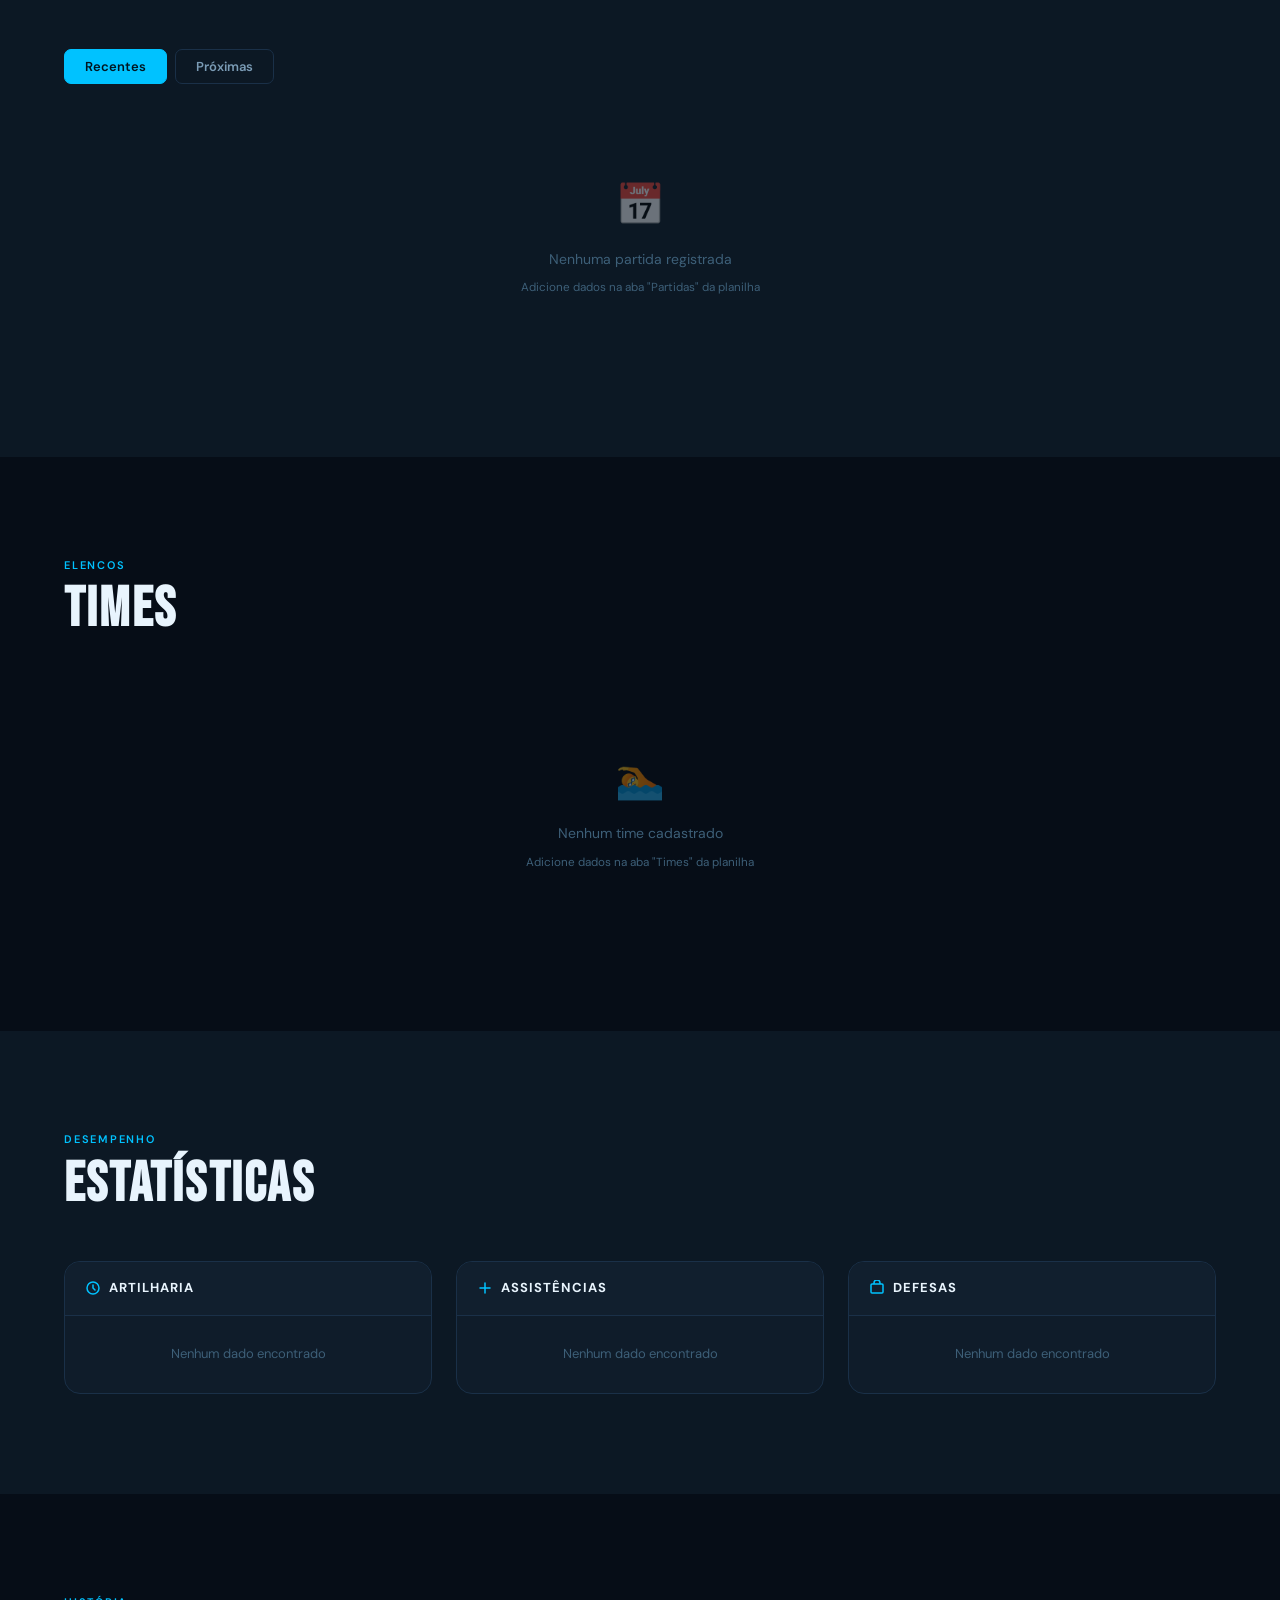
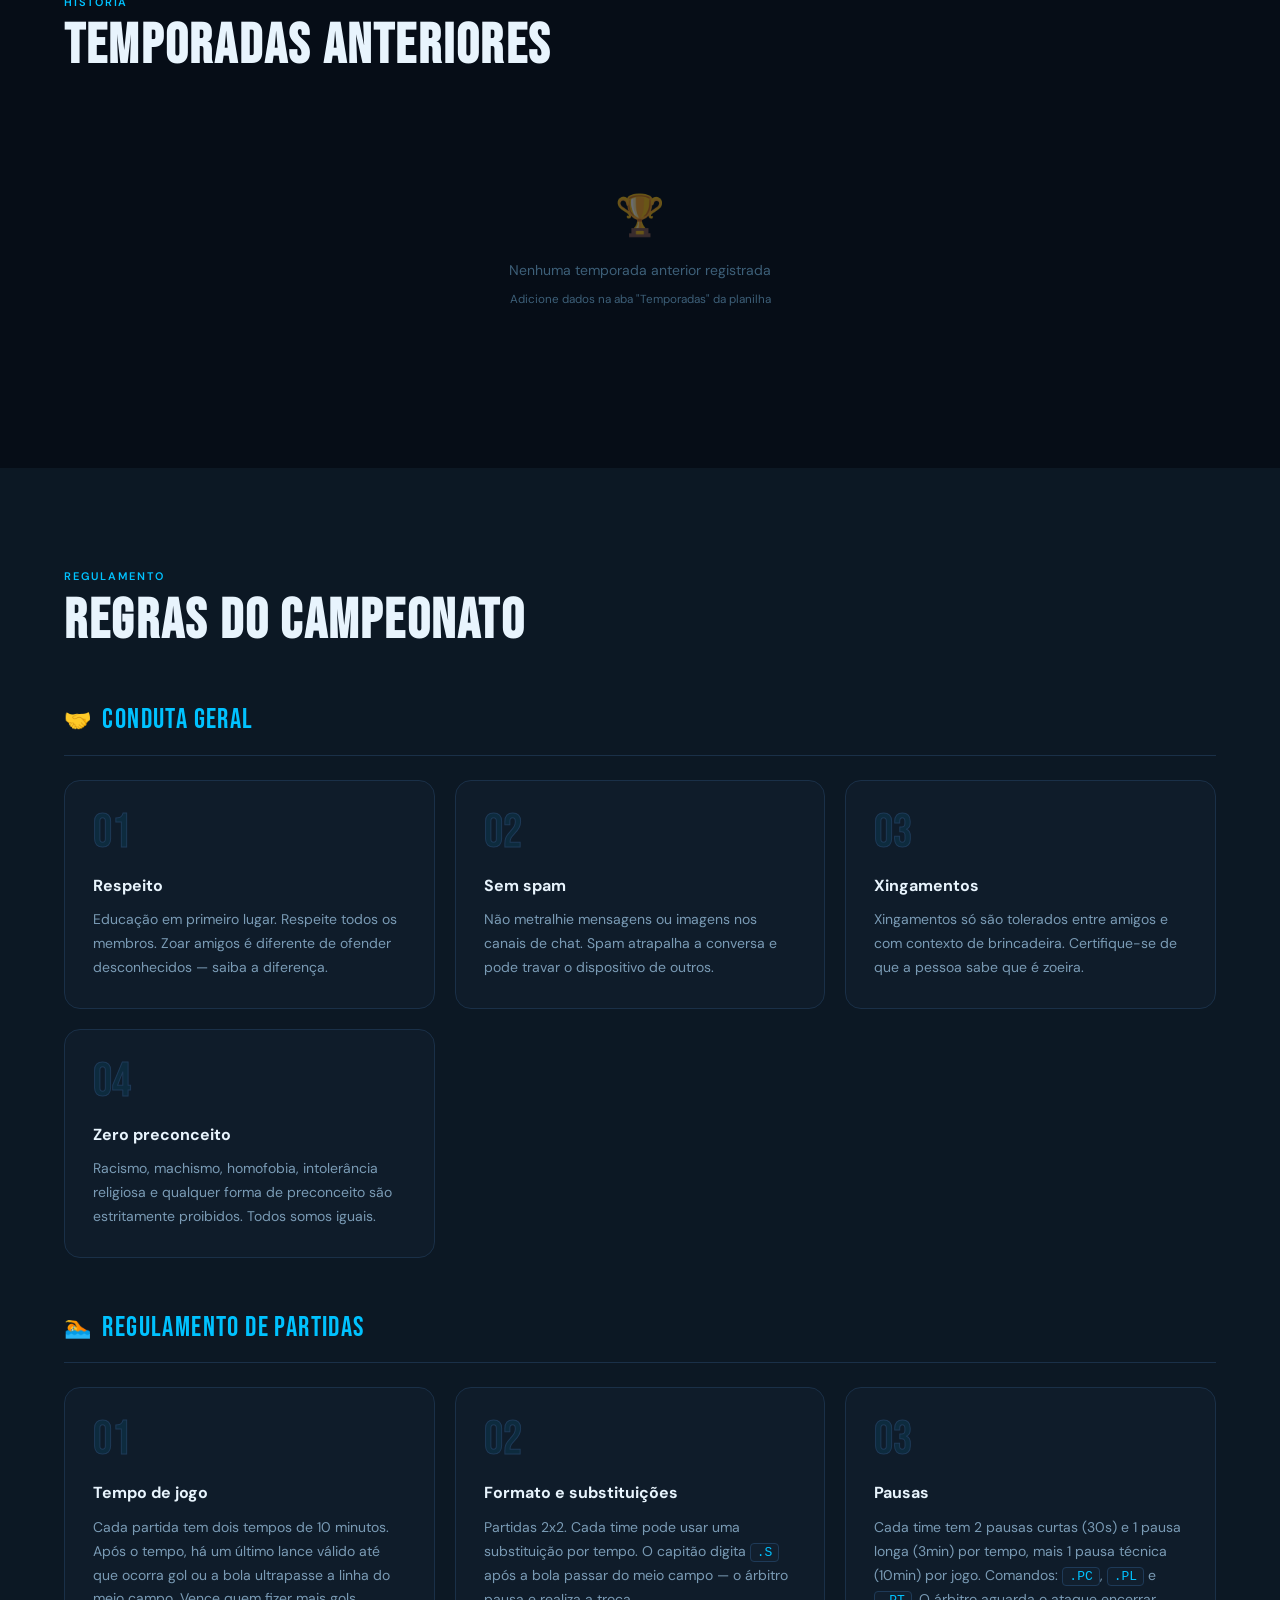
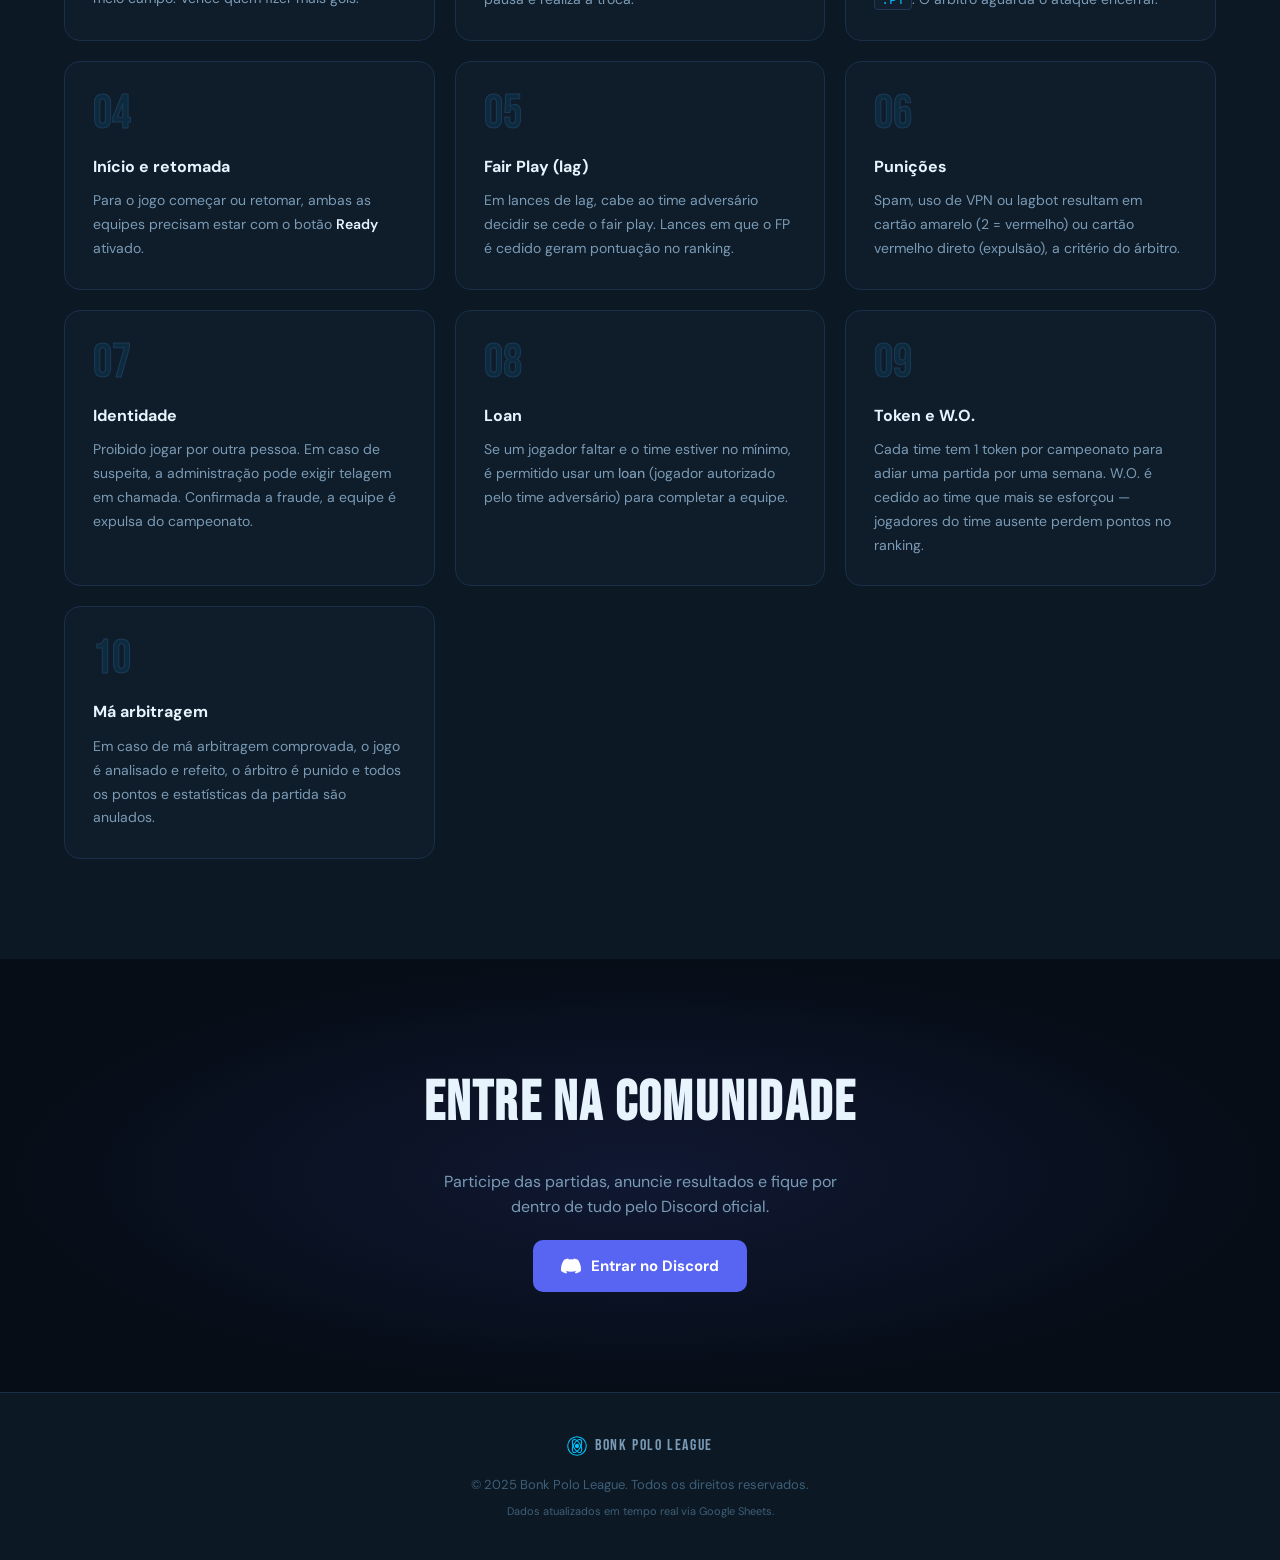
==== commit 2e32e6b6: "Add files via upload" ====
--- a/index.html
+++ b/index.html
@@ -1,306 +1,1833 @@
-<!DOCTYPE html>
-<html lang="pt-BR">
-<head>
-  <meta charset="UTF-8">
-  <meta name="viewport" content="width=device-width, initial-scale=1.0">
-  <title>Bonk Polo League</title>
-  <link rel="preconnect" href="https://fonts.googleapis.com">
-  <link rel="preconnect" href="https://fonts.gstatic.com" crossorigin>
-  <link href="https://fonts.googleapis.com/css2?family=Bebas+Neue&family=DM+Sans:wght@300;400;500;600&family=DM+Mono:wght@400;500&display=swap" rel="stylesheet">
-  <link rel="stylesheet" href="style.css">
-</head>
-<body>
-
-  <!-- NAVBAR -->
-  <nav class="navbar" id="navbar">
-    <div class="nav-inner">
-      <a href="#inicio" class="nav-logo">
-        <svg width="28" height="28" viewBox="0 0 28 28" fill="none">
-          <circle cx="14" cy="14" r="13" stroke="#00c2ff" stroke-width="1.5"/>
-          <ellipse cx="14" cy="14" rx="5" ry="10" stroke="#00c2ff" stroke-width="1.5" transform="rotate(30 14 14)"/>
-          <ellipse cx="14" cy="14" rx="5" ry="10" stroke="#00c2ff" stroke-width="1.5" transform="rotate(-30 14 14)"/>
-          <circle cx="14" cy="14" r="3" fill="#00c2ff"/>
-        </svg>
-        <span>BONK POLO</span>
-      </a>
-      <ul class="nav-links">
-        <li><a href="#inicio" class="nav-link active">Início</a></li>
-        <li><a href="#ranking" class="nav-link">Ranking</a></li>
-        <li><a href="#partidas" class="nav-link">Partidas</a></li>
-        <li><a href="#times" class="nav-link">Times</a></li>
-        <li><a href="#stats" class="nav-link">Estatísticas</a></li>
-        <li><a href="#temporadas" class="nav-link">Temporadas</a></li>
-        <li><a href="#regras" class="nav-link">Regras</a></li>
-        <li><a href="https://SEU-LINK-AQUI" target="_blank" class="nav-discord">Discord</a></li>
-      </ul>
-      <button class="nav-toggle" id="navToggle" aria-label="Menu">
-        <span></span><span></span><span></span>
-      </button>
-    </div>
-  </nav>
-
-  <!-- MOBILE MENU -->
-  <div class="mobile-menu" id="mobileMenu">
-    <a href="#inicio" class="mob-link">Início</a>
-    <a href="#ranking" class="mob-link">Ranking</a>
-    <a href="#partidas" class="mob-link">Partidas</a>
-    <a href="#times" class="mob-link">Times</a>
-    <a href="#stats" class="mob-link">Estatísticas</a>
-    <a href="#temporadas" class="mob-link">Temporadas</a>
-    <a href="#regras" class="mob-link">Regras</a>
-    <a href="https://SEU-LINK-AQUI" target="_blank" class="mob-link discord">Discord</a>
-  </div>
-
-  <!-- HERO -->
-  <section id="inicio" class="hero">
-    <div class="hero-bg">
-      <div class="wave wave1"></div>
-      <div class="wave wave2"></div>
-      <div class="wave wave3"></div>
-      <div class="hero-grid"></div>
-    </div>
-    <div class="hero-content">
-      <div class="hero-badge">
-        <span class="badge-dot"></span>
-        Temporada Ativa
-      </div>
-      <h1 class="hero-title">BONK POLO<br><span class="hero-title-accent">LEAGUE</span></h1>
-      <p class="hero-sub">Campeonato oficial de polo aquático no Bonk.io.<br>Rankings, estatísticas e confrontos em alto nível.</p>
-      <div class="hero-actions">
-        <a href="#ranking" class="btn-primary">Ver Ranking</a>
-        <a href="#partidas" class="btn-ghost">Próximas Partidas</a>
-      </div>
-    </div>
-    <div class="hero-stats">
-      <div class="hero-stat" id="statTimes"><span class="hstat-num">—</span><span class="hstat-label">Times</span></div>
-      <div class="hero-stat-divider"></div>
-      <div class="hero-stat" id="statPartidas"><span class="hstat-num">—</span><span class="hstat-label">Partidas</span></div>
-      <div class="hero-stat-divider"></div>
-      <div class="hero-stat" id="statGols"><span class="hstat-num">—</span><span class="hstat-label">Gols</span></div>
-      <div class="hero-stat-divider"></div>
-      <div class="hero-stat" id="statJogadores"><span class="hstat-num">—</span><span class="hstat-label">Jogadores</span></div>
-    </div>
-    <a href="#ranking" class="hero-scroll">
-      <svg width="16" height="16" viewBox="0 0 16 16" fill="none"><path d="M8 3v10M3 9l5 5 5-5" stroke="currentColor" stroke-width="1.5" stroke-linecap="round" stroke-linejoin="round"/></svg>
-    </a>
-  </section>
-
-  <!-- RANKING -->
-  <section id="ranking" class="section">
-    <div class="container">
-      <div class="section-header">
-        <div class="section-label">CLASSIFICAÇÃO</div>
-        <h2 class="section-title">Ranking de Times</h2>
-      </div>
-      <div class="card table-card" id="rankingCard">
-        <div class="loading-state" id="rankingLoading">
-          <div class="spinner"></div>
-          <span>Carregando dados...</span>
-        </div>
-        <table class="data-table" id="tabelaRanking" style="display:none">
-          <thead>
-            <tr>
-              <th class="col-pos">#</th>
-              <th class="col-team">Time</th>
-              <th>J</th>
-              <th>V</th>
-              <th>E</th>
-              <th>D</th>
-              <th>GP</th>
-              <th>GC</th>
-              <th>SG</th>
-              <th class="col-pts">Pts</th>
-              <th class="col-form">Forma</th>
-            </tr>
-          </thead>
-          <tbody></tbody>
-        </table>
-        <div class="table-legend">
-          <span>J=Jogos</span><span>V=Vitórias</span><span>E=Empates</span><span>D=Derrotas</span><span>GP=Gols Pró</span><span>GC=Gols Contra</span><span>SG=Saldo</span>
-        </div>
-      </div>
-    </div>
-  </section>
-
-  <!-- PARTIDAS -->
-  <section id="partidas" class="section section-alt">
-    <div class="container">
-      <div class="section-header">
-        <div class="section-label">JOGOS</div>
-        <h2 class="section-title">Partidas</h2>
-      </div>
-      <div class="partidas-tabs">
-        <button class="tab-btn active" data-tab="recentes">Recentes</button>
-        <button class="tab-btn" data-tab="proximas">Próximas</button>
-      </div>
-      <div class="partidas-grid" id="partidasRecentes">
-        <div class="loading-state">
-          <div class="spinner"></div>
-          <span>Carregando partidas...</span>
-        </div>
-      </div>
-      <div class="partidas-grid" id="partidasProximas" style="display:none">
-        <div class="loading-state">
-          <div class="spinner"></div>
-          <span>Carregando partidas...</span>
-        </div>
-      </div>
-    </div>
-  </section>
-
-  <!-- TIMES -->
-  <section id="times" class="section">
-    <div class="container">
-      <div class="section-header">
-        <div class="section-label">ELENCOS</div>
-        <h2 class="section-title">Times</h2>
-      </div>
-      <div class="times-grid" id="timesGrid">
-        <div class="loading-state">
-          <div class="spinner"></div>
-          <span>Carregando times...</span>
-        </div>
-      </div>
-    </div>
-  </section>
-
-  <!-- ESTATÍSTICAS -->
-  <section id="stats" class="section section-alt">
-    <div class="container">
-      <div class="section-header">
-        <div class="section-label">DESEMPENHO</div>
-        <h2 class="section-title">Estatísticas</h2>
-      </div>
-      <div class="stats-grid">
-        <div class="stats-col">
-          <div class="stats-card">
-            <div class="stats-card-header">
-              <svg width="16" height="16" viewBox="0 0 16 16" fill="none"><circle cx="8" cy="8" r="6" stroke="#00c2ff" stroke-width="1.5"/><path d="M8 5v3l2 2" stroke="#00c2ff" stroke-width="1.5" stroke-linecap="round"/></svg>
-              Artilharia
-            </div>
-            <div class="loading-state" id="golsLoading"><div class="spinner"></div></div>
-            <div id="golsList" class="stat-list"></div>
-          </div>
-        </div>
-        <div class="stats-col">
-          <div class="stats-card">
-            <div class="stats-card-header">
-              <svg width="16" height="16" viewBox="0 0 16 16" fill="none"><path d="M3 8h10M8 3v10" stroke="#00c2ff" stroke-width="1.5" stroke-linecap="round"/></svg>
-              Assistências
-            </div>
-            <div class="loading-state" id="assistLoading"><div class="spinner"></div></div>
-            <div id="assistList" class="stat-list"></div>
-          </div>
-        </div>
-        <div class="stats-col">
-          <div class="stats-card">
-            <div class="stats-card-header">
-              <svg width="16" height="16" viewBox="0 0 16 16" fill="none"><rect x="2" y="4" width="12" height="9" rx="1" stroke="#00c2ff" stroke-width="1.5"/><path d="M5 4V3a3 3 0 016 0v1" stroke="#00c2ff" stroke-width="1.5"/></svg>
-              Defesas
-            </div>
-            <div class="loading-state" id="defesasLoading"><div class="spinner"></div></div>
-            <div id="defesasList" class="stat-list"></div>
-          </div>
-        </div>
-      </div>
-    </div>
-  </section>
-
-  <!-- TEMPORADAS -->
-  <section id="temporadas" class="section">
-    <div class="container">
-      <div class="section-header">
-        <div class="section-label">HISTÓRIA</div>
-        <h2 class="section-title">Temporadas Anteriores</h2>
-      </div>
-      <div class="temporadas-grid" id="temporadasGrid">
-        <div class="loading-state">
-          <div class="spinner"></div>
-          <span>Carregando histórico...</span>
-        </div>
-      </div>
-    </div>
-  </section>
-
-  <!-- REGRAS -->
-  <section id="regras" class="section section-alt">
-    <div class="container">
-      <div class="section-header">
-        <div class="section-label">REGULAMENTO</div>
-        <h2 class="section-title">Regras do Campeonato</h2>
-      </div>
-      <div class="regras-grid">
-        <div class="regra-card">
-          <div class="regra-icon">01</div>
-          <h3>Formato</h3>
-          <p>As equipes se enfrentam em partidas de polo aquático no mapa oficial do Bonk.io. Cada temporada tem fase de grupos e playoffs.</p>
-        </div>
-        <div class="regra-card">
-          <div class="regra-icon">02</div>
-          <h3>Pontuação</h3>
-          <p>Vitória vale 3 pontos, empate 1 ponto e derrota 0 pontos. Em caso de empate no geral, o saldo de gols é o critério de desempate.</p>
-        </div>
-        <div class="regra-card">
-          <div class="regra-icon">03</div>
-          <h3>Times</h3>
-          <p>Cada time deve ter no mínimo 3 e no máximo 6 jogadores. O capitão é responsável pela presença e confirmação de datas.</p>
-        </div>
-        <div class="regra-card">
-          <div class="regra-icon">04</div>
-          <h3>Partidas</h3>
-          <p>As partidas são agendadas pelo Discord. Atrasos superiores a 10 minutos resultam em W.O. para o time presente.</p>
-        </div>
-        <div class="regra-card">
-          <div class="regra-icon">05</div>
-          <h3>Conduta</h3>
-          <p>Respeito é obrigatório. Toxicidade, trapaça ou abuso de bugs resultam em suspensão. Decisão final fica com a organização.</p>
-        </div>
-        <div class="regra-card">
-          <div class="regra-icon">06</div>
-          <h3>Resultados</h3>
-          <p>O placar deve ser registrado no Discord com print do resultado. A organização valida e atualiza a planilha oficial.</p>
-        </div>
-      </div>
-    </div>
-  </section>
-
-  <!-- DISCORD CTA -->
-  <section class="discord-section">
-    <div class="discord-bg"></div>
-    <div class="container discord-content">
-      <h2>Entre na Comunidade</h2>
-      <p>Participe das partidas, anuncie resultados e fique por dentro de tudo pelo Discord oficial.</p>
-      <a href="https://SEU-LINK-AQUI" target="_blank" class="btn-discord">
-        <svg width="20" height="20" viewBox="0 0 24 24" fill="currentColor"><path d="M20.317 4.37a19.791 19.791 0 0 0-4.885-1.515.074.074 0 0 0-.079.037c-.21.375-.444.864-.608 1.25a18.27 18.27 0 0 0-5.487 0 12.64 12.64 0 0 0-.617-1.25.077.077 0 0 0-.079-.037A19.736 19.736 0 0 0 3.677 4.37a.07.07 0 0 0-.032.027C.533 9.046-.32 13.58.099 18.057c.002.022.015.04.033.05a19.934 19.934 0 0 0 5.993 3.03.078.078 0 0 0 .084-.028c.462-.63.874-1.295 1.226-1.994a.076.076 0 0 0-.041-.106 13.107 13.107 0 0 1-1.872-.892.077.077 0 0 1-.008-.128 10.2 10.2 0 0 0 .372-.292.074.074 0 0 1 .077-.01c3.928 1.793 8.18 1.793 12.062 0a.074.074 0 0 1 .078.01c.12.098.246.198.373.292a.077.077 0 0 1-.006.127 12.299 12.299 0 0 1-1.873.892.077.077 0 0 0-.041.107c.36.698.772 1.362 1.225 1.993a.076.076 0 0 0 .084.028 19.839 19.839 0 0 0 6.002-3.03.077.077 0 0 0 .032-.054c.5-5.177-.838-9.674-3.549-13.66a.061.061 0 0 0-.031-.03z"/></svg>
-        Entrar no Discord
-      </a>
-    </div>
-  </section>
-
-  <footer class="footer">
-    <div class="container footer-inner">
-      <div class="footer-logo">
-        <svg width="20" height="20" viewBox="0 0 28 28" fill="none">
-          <circle cx="14" cy="14" r="13" stroke="#00c2ff" stroke-width="1.5"/>
-          <ellipse cx="14" cy="14" rx="5" ry="10" stroke="#00c2ff" stroke-width="1.5" transform="rotate(30 14 14)"/>
-          <ellipse cx="14" cy="14" rx="5" ry="10" stroke="#00c2ff" stroke-width="1.5" transform="rotate(-30 14 14)"/>
-          <circle cx="14" cy="14" r="3" fill="#00c2ff"/>
-        </svg>
-        BONK POLO LEAGUE
-      </div>
-      <p class="footer-copy">© 2025 Bonk Polo League. Todos os direitos reservados.</p>
-      <p class="footer-note">Dados atualizados em tempo real via Google Sheets.</p>
-    </div>
-  </footer>
-
-  <!-- MODAL TIME -->
-  <div class="modal-overlay" id="modalOverlay">
-    <div class="modal-box" id="modalBox">
-      <button class="modal-close" id="modalClose">×</button>
-      <div id="modalContent"></div>
-    </div>
-  </div>
-
-  <script src="script.js"></script>
-</body>
-</html>+<!DOCTYPE html>
+<html lang="pt-BR">
+<head>
+  <meta charset="UTF-8">
+  <meta name="viewport" content="width=device-width, initial-scale=1.0">
+  <title>Bonk Polo League</title>
+  <link rel="preconnect" href="https://fonts.googleapis.com">
+  <link rel="preconnect" href="https://fonts.gstatic.com" crossorigin>
+  <link href="https://fonts.googleapis.com/css2?family=Bebas+Neue&family=DM+Sans:wght@300;400;500;600&family=DM+Mono:wght@400;500&display=swap" rel="stylesheet">
+  <style>
+/* =========================================
+   BONK POLO LEAGUE — Design System
+   Estética: Dark Esportivo / Aquático
+   ========================================= */
+
+:root {
+  --blue:    #00c2ff;
+  --blue-d:  #0090cc;
+  --blue-dim:#00c2ff18;
+  --bg:      #060d17;
+  --bg2:     #0c1824;
+  --bg3:     #111f2e;
+  --surface: #0f1c2a;
+  --border:  #1a3048;
+  --border2: #1e3a58;
+  --text:    #e8f4fd;
+  --text2:   #7a9bb5;
+  --text3:   #3d5f78;
+  --gold:    #f5a623;
+  --silver:  #c0cfd8;
+  --bronze:  #cd7f32;
+  --win:     #22c55e;
+  --loss:    #ef4444;
+  --draw:    #f59e0b;
+  --font-display: 'Bebas Neue', sans-serif;
+  --font-body: 'DM Sans', sans-serif;
+  --font-mono: 'DM Mono', monospace;
+  --radius: 10px;
+  --radius-lg: 16px;
+}
+
+/* RESET */
+*, *::before, *::after { margin: 0; padding: 0; box-sizing: border-box; }
+html { scroll-behavior: smooth; }
+body {
+  font-family: var(--font-body);
+  background: var(--bg);
+  color: var(--text);
+  line-height: 1.6;
+  overflow-x: hidden;
+}
+a { color: inherit; text-decoration: none; }
+img { display: block; max-width: 100%; }
+button { cursor: pointer; border: none; background: none; font-family: inherit; }
+
+/* SCROLLBAR */
+::-webkit-scrollbar { width: 6px; }
+::-webkit-scrollbar-track { background: var(--bg); }
+::-webkit-scrollbar-thumb { background: var(--border2); border-radius: 3px; }
+
+/* CONTAINER */
+.container { max-width: 1200px; margin: 0 auto; padding: 0 24px; }
+
+/* =========================================
+   NAVBAR
+   ========================================= */
+.navbar {
+  position: fixed;
+  top: 0;
+  width: 100%;
+  z-index: 1000;
+  transition: background 0.3s, box-shadow 0.3s;
+}
+.navbar.scrolled {
+  background: rgba(6, 13, 23, 0.95);
+  backdrop-filter: blur(16px);
+  box-shadow: 0 1px 0 var(--border);
+}
+.nav-inner {
+  max-width: 1200px;
+  margin: 0 auto;
+  padding: 16px 24px;
+  display: flex;
+  align-items: center;
+  gap: 40px;
+}
+.nav-logo {
+  display: flex;
+  align-items: center;
+  gap: 10px;
+  font-family: var(--font-display);
+  font-size: 20px;
+  letter-spacing: 0.1em;
+  color: var(--blue);
+  flex-shrink: 0;
+}
+.nav-links {
+  display: flex;
+  align-items: center;
+  gap: 4px;
+  list-style: none;
+  margin-left: auto;
+  flex-wrap: wrap;
+}
+.nav-link {
+  font-size: 13px;
+  font-weight: 500;
+  color: var(--text2);
+  padding: 6px 12px;
+  border-radius: 6px;
+  transition: color 0.2s, background 0.2s;
+}
+.nav-link:hover, .nav-link.active {
+  color: var(--text);
+  background: var(--bg3);
+}
+.nav-discord {
+  font-size: 13px;
+  font-weight: 600;
+  color: #fff;
+  background: #5865f2;
+  padding: 7px 14px;
+  border-radius: 7px;
+  margin-left: 8px;
+  transition: opacity 0.2s;
+}
+.nav-discord:hover { opacity: 0.85; }
+.nav-toggle {
+  display: none;
+  flex-direction: column;
+  gap: 5px;
+  padding: 4px;
+  margin-left: auto;
+}
+.nav-toggle span {
+  display: block;
+  width: 22px;
+  height: 2px;
+  background: var(--text);
+  border-radius: 1px;
+  transition: 0.3s;
+}
+
+/* MOBILE MENU */
+.mobile-menu {
+  display: none;
+  position: fixed;
+  top: 0;
+  left: 0;
+  width: 100%;
+  height: 100%;
+  background: var(--bg);
+  z-index: 999;
+  flex-direction: column;
+  align-items: center;
+  justify-content: center;
+  gap: 8px;
+}
+.mobile-menu.open { display: flex; }
+.mob-link {
+  font-size: 24px;
+  font-family: var(--font-display);
+  letter-spacing: 0.1em;
+  color: var(--text2);
+  padding: 10px 30px;
+  transition: color 0.2s;
+}
+.mob-link:hover { color: var(--blue); }
+.mob-link.discord {
+  margin-top: 16px;
+  background: #5865f2;
+  color: white;
+  border-radius: var(--radius);
+  font-size: 18px;
+}
+
+/* =========================================
+   HERO
+   ========================================= */
+.hero {
+  min-height: 100vh;
+  display: flex;
+  flex-direction: column;
+  align-items: center;
+  justify-content: center;
+  position: relative;
+  overflow: hidden;
+  padding: 120px 24px 80px;
+}
+.hero-bg {
+  position: absolute;
+  inset: 0;
+  pointer-events: none;
+}
+.hero-grid {
+  position: absolute;
+  inset: 0;
+  background-image:
+    linear-gradient(var(--border) 1px, transparent 1px),
+    linear-gradient(90deg, var(--border) 1px, transparent 1px);
+  background-size: 60px 60px;
+  mask-image: radial-gradient(ellipse at center, rgba(0,0,0,0.3) 0%, transparent 70%);
+  opacity: 0.4;
+}
+.wave {
+  position: absolute;
+  bottom: 0;
+  left: -50%;
+  width: 200%;
+  height: 200px;
+  border-radius: 50%;
+  opacity: 0.04;
+}
+.wave1 { background: var(--blue); animation: wave 8s linear infinite; }
+.wave2 { background: var(--blue); animation: wave 12s linear infinite reverse; height: 160px; bottom: -30px; opacity: 0.03; }
+.wave3 { background: #1a6aff; animation: wave 16s linear infinite; height: 240px; bottom: -60px; opacity: 0.02; }
+@keyframes wave {
+  0% { transform: translateX(0) scaleY(1); }
+  50% { transform: translateX(-25%) scaleY(1.2); }
+  100% { transform: translateX(-50%) scaleY(1); }
+}
+
+.hero-content {
+  text-align: center;
+  position: relative;
+  z-index: 2;
+  animation: fadeUp 0.8s ease both;
+}
+@keyframes fadeUp {
+  from { opacity: 0; transform: translateY(24px); }
+  to   { opacity: 1; transform: translateY(0); }
+}
+
+.hero-badge {
+  display: inline-flex;
+  align-items: center;
+  gap: 8px;
+  font-size: 12px;
+  font-weight: 600;
+  letter-spacing: 0.12em;
+  text-transform: uppercase;
+  color: var(--blue);
+  background: var(--blue-dim);
+  border: 1px solid #00c2ff30;
+  padding: 6px 14px;
+  border-radius: 20px;
+  margin-bottom: 24px;
+}
+.badge-dot {
+  width: 7px;
+  height: 7px;
+  border-radius: 50%;
+  background: var(--blue);
+  animation: pulse 2s ease infinite;
+}
+@keyframes pulse {
+  0%, 100% { opacity: 1; transform: scale(1); }
+  50%       { opacity: 0.5; transform: scale(0.8); }
+}
+
+.hero-title {
+  font-family: var(--font-display);
+  font-size: clamp(72px, 14vw, 140px);
+  line-height: 0.9;
+  letter-spacing: 0.04em;
+  margin-bottom: 24px;
+  color: var(--text);
+}
+.hero-title-accent { color: var(--blue); }
+.hero-sub {
+  font-size: 18px;
+  color: var(--text2);
+  max-width: 480px;
+  margin: 0 auto 36px;
+  line-height: 1.7;
+}
+.hero-actions {
+  display: flex;
+  gap: 12px;
+  justify-content: center;
+  flex-wrap: wrap;
+}
+.btn-primary {
+  display: inline-block;
+  padding: 14px 28px;
+  background: var(--blue);
+  color: #001520;
+  font-weight: 700;
+  font-size: 15px;
+  border-radius: var(--radius);
+  transition: transform 0.2s, box-shadow 0.2s;
+}
+.btn-primary:hover { transform: translateY(-2px); box-shadow: 0 8px 24px #00c2ff40; }
+.btn-ghost {
+  display: inline-block;
+  padding: 14px 28px;
+  border: 1px solid var(--border2);
+  color: var(--text2);
+  font-weight: 500;
+  font-size: 15px;
+  border-radius: var(--radius);
+  transition: border-color 0.2s, color 0.2s;
+}
+.btn-ghost:hover { border-color: var(--blue); color: var(--blue); }
+
+.hero-stats {
+  display: flex;
+  align-items: center;
+  gap: 0;
+  margin-top: 60px;
+  background: var(--surface);
+  border: 1px solid var(--border);
+  border-radius: var(--radius-lg);
+  overflow: hidden;
+  position: relative;
+  z-index: 2;
+  animation: fadeUp 0.8s 0.3s ease both;
+}
+.hero-stat {
+  display: flex;
+  flex-direction: column;
+  align-items: center;
+  padding: 20px 36px;
+}
+.hstat-num {
+  font-family: var(--font-display);
+  font-size: 40px;
+  color: var(--blue);
+  line-height: 1;
+}
+.hstat-label {
+  font-size: 11px;
+  font-weight: 500;
+  letter-spacing: 0.1em;
+  text-transform: uppercase;
+  color: var(--text3);
+  margin-top: 4px;
+}
+.hero-stat-divider { width: 1px; background: var(--border); align-self: stretch; }
+
+.hero-scroll {
+  position: absolute;
+  bottom: 32px;
+  left: 50%;
+  transform: translateX(-50%);
+  color: var(--text3);
+  animation: bounce 2s ease infinite;
+  z-index: 2;
+}
+@keyframes bounce {
+  0%, 100% { transform: translateX(-50%) translateY(0); }
+  50%       { transform: translateX(-50%) translateY(8px); }
+}
+
+/* =========================================
+   SECTIONS
+   ========================================= */
+.section { padding: 100px 0; }
+.section-alt { background: var(--bg2); }
+.section-header { margin-bottom: 48px; }
+.section-label {
+  font-size: 11px;
+  font-weight: 600;
+  letter-spacing: 0.16em;
+  color: var(--blue);
+  margin-bottom: 8px;
+}
+.section-title {
+  font-family: var(--font-display);
+  font-size: clamp(36px, 5vw, 56px);
+  letter-spacing: 0.04em;
+  color: var(--text);
+  line-height: 1;
+}
+
+/* =========================================
+   CARDS / SHARED
+   ========================================= */
+.card {
+  background: var(--surface);
+  border: 1px solid var(--border);
+  border-radius: var(--radius-lg);
+  overflow: hidden;
+}
+
+/* =========================================
+   LOADING / SPINNER
+   ========================================= */
+.loading-state {
+  display: flex;
+  align-items: center;
+  justify-content: center;
+  gap: 12px;
+  padding: 48px;
+  color: var(--text2);
+  font-size: 14px;
+}
+.spinner {
+  width: 20px;
+  height: 20px;
+  border: 2px solid var(--border2);
+  border-top-color: var(--blue);
+  border-radius: 50%;
+  animation: spin 0.8s linear infinite;
+  flex-shrink: 0;
+}
+@keyframes spin { to { transform: rotate(360deg); } }
+
+/* =========================================
+   RANKING TABLE
+   ========================================= */
+.table-card { padding: 0; }
+.data-table {
+  width: 100%;
+  border-collapse: collapse;
+  font-size: 14px;
+}
+.data-table th {
+  background: var(--bg3);
+  padding: 12px 16px;
+  text-align: center;
+  font-size: 11px;
+  font-weight: 600;
+  letter-spacing: 0.08em;
+  color: var(--text2);
+  text-transform: uppercase;
+  border-bottom: 1px solid var(--border);
+}
+.data-table th.col-team { text-align: left; }
+.data-table th.col-pos { width: 44px; }
+.data-table th.col-pts { color: var(--blue); }
+.data-table td {
+  padding: 14px 16px;
+  text-align: center;
+  border-bottom: 1px solid var(--border);
+  color: var(--text2);
+  font-variant-numeric: tabular-nums;
+}
+.data-table td.col-team { text-align: left; }
+.data-table td.col-pts {
+  font-family: var(--font-display);
+  font-size: 18px;
+  color: var(--text);
+}
+.data-table tr:last-child td { border-bottom: none; }
+.data-table tr:hover td { background: var(--bg3); }
+.data-table tr.pos-1 td.col-pos { color: var(--gold); }
+.data-table tr.pos-2 td.col-pos { color: var(--silver); }
+.data-table tr.pos-3 td.col-pos { color: var(--bronze); }
+
+.team-name {
+  display: flex;
+  align-items: center;
+  gap: 10px;
+  font-weight: 600;
+  color: var(--text);
+}
+.team-dot-rank {
+  width: 10px;
+  height: 10px;
+  border-radius: 50%;
+  flex-shrink: 0;
+}
+.col-pos { font-family: var(--font-display); font-size: 18px; }
+
+.form-badges {
+  display: flex;
+  gap: 3px;
+  justify-content: center;
+}
+.form-badge {
+  width: 18px;
+  height: 18px;
+  border-radius: 3px;
+  font-size: 10px;
+  font-weight: 700;
+  display: flex;
+  align-items: center;
+  justify-content: center;
+}
+.form-badge.V { background: #22c55e20; color: #22c55e; }
+.form-badge.D { background: #ef444420; color: #ef4444; }
+.form-badge.E { background: #f59e0b20; color: #f59e0b; }
+
+.table-legend {
+  display: flex;
+  gap: 16px;
+  flex-wrap: wrap;
+  padding: 12px 16px;
+  border-top: 1px solid var(--border);
+  font-size: 11px;
+  color: var(--text3);
+  background: var(--bg3);
+}
+
+/* =========================================
+   PARTIDAS
+   ========================================= */
+.partidas-tabs {
+  display: flex;
+  gap: 8px;
+  margin-bottom: 28px;
+}
+.tab-btn {
+  padding: 8px 20px;
+  border-radius: 7px;
+  font-size: 13px;
+  font-weight: 600;
+  color: var(--text2);
+  border: 1px solid var(--border);
+  transition: all 0.2s;
+}
+.tab-btn.active {
+  background: var(--blue);
+  color: #001520;
+  border-color: var(--blue);
+}
+.tab-btn:hover:not(.active) { border-color: var(--border2); color: var(--text); }
+
+.partidas-grid {
+  display: grid;
+  grid-template-columns: repeat(auto-fill, minmax(300px, 1fr));
+  gap: 16px;
+}
+.partida-card {
+  background: var(--surface);
+  border: 1px solid var(--border);
+  border-radius: var(--radius-lg);
+  padding: 20px;
+  transition: border-color 0.2s, transform 0.2s;
+}
+.partida-card:hover { border-color: var(--border2); transform: translateY(-2px); }
+.partida-meta {
+  display: flex;
+  justify-content: space-between;
+  align-items: center;
+  margin-bottom: 16px;
+}
+.partida-status {
+  font-size: 10px;
+  font-weight: 700;
+  letter-spacing: 0.1em;
+  text-transform: uppercase;
+  padding: 4px 8px;
+  border-radius: 4px;
+}
+.partida-status.enc  { background: #22c55e20; color: #22c55e; }
+.partida-status.prox { background: #f59e0b20; color: #f59e0b; }
+.partida-status.wip  { background: #ef444420; color: #ef4444; }
+.partida-data {
+  font-size: 12px;
+  color: var(--text3);
+  font-family: var(--font-mono);
+}
+.partida-teams {
+  display: flex;
+  align-items: center;
+  justify-content: space-between;
+  gap: 12px;
+}
+.pt-team {
+  font-size: 14px;
+  font-weight: 600;
+  color: var(--text);
+  flex: 1;
+}
+.pt-team.right { text-align: right; }
+.pt-placar {
+  font-family: var(--font-display);
+  font-size: 32px;
+  letter-spacing: 0.1em;
+  color: var(--text);
+  white-space: nowrap;
+}
+.pt-vs {
+  font-family: var(--font-mono);
+  font-size: 14px;
+  color: var(--text3);
+}
+
+/* =========================================
+   TIMES
+   ========================================= */
+.times-grid {
+  display: grid;
+  grid-template-columns: repeat(auto-fill, minmax(260px, 1fr));
+  gap: 20px;
+}
+.time-card {
+  background: var(--surface);
+  border: 1px solid var(--border);
+  border-radius: var(--radius-lg);
+  padding: 24px;
+  cursor: pointer;
+  transition: border-color 0.2s, transform 0.2s;
+  position: relative;
+  overflow: hidden;
+}
+.time-card::before {
+  content: '';
+  position: absolute;
+  top: 0; left: 0; right: 0;
+  height: 3px;
+}
+.time-card:hover { border-color: var(--blue); transform: translateY(-3px); }
+.time-icon {
+  width: 52px;
+  height: 52px;
+  border-radius: 50%;
+  display: flex;
+  align-items: center;
+  justify-content: center;
+  font-family: var(--font-display);
+  font-size: 20px;
+  margin-bottom: 14px;
+  flex-shrink: 0;
+}
+.time-name {
+  font-family: var(--font-display);
+  font-size: 22px;
+  letter-spacing: 0.04em;
+  color: var(--text);
+  margin-bottom: 4px;
+}
+.time-jogadores {
+  font-size: 12px;
+  color: var(--text3);
+  margin-bottom: 16px;
+}
+.time-stats-mini {
+  display: flex;
+  gap: 16px;
+}
+.tsm-item { display: flex; flex-direction: column; gap: 2px; }
+.tsm-val { font-family: var(--font-display); font-size: 20px; color: var(--blue); }
+.tsm-label { font-size: 10px; color: var(--text3); letter-spacing: 0.06em; }
+.time-ver {
+  margin-top: 16px;
+  font-size: 12px;
+  color: var(--blue);
+  font-weight: 600;
+  display: flex;
+  align-items: center;
+  gap: 4px;
+}
+
+/* =========================================
+   STATS
+   ========================================= */
+.stats-grid {
+  display: grid;
+  grid-template-columns: repeat(auto-fit, minmax(280px, 1fr));
+  gap: 24px;
+}
+.stats-card {
+  background: var(--surface);
+  border: 1px solid var(--border);
+  border-radius: var(--radius-lg);
+  overflow: hidden;
+}
+.stats-card-header {
+  display: flex;
+  align-items: center;
+  gap: 8px;
+  padding: 16px 20px;
+  background: var(--bg3);
+  font-size: 13px;
+  font-weight: 700;
+  letter-spacing: 0.08em;
+  text-transform: uppercase;
+  border-bottom: 1px solid var(--border);
+  color: var(--text);
+}
+.stat-list { padding: 8px 0; }
+.stat-row {
+  display: flex;
+  align-items: center;
+  gap: 12px;
+  padding: 10px 20px;
+}
+.stat-pos {
+  font-family: var(--font-mono);
+  font-size: 12px;
+  color: var(--text3);
+  width: 16px;
+  text-align: right;
+  flex-shrink: 0;
+}
+.stat-player { font-size: 14px; font-weight: 500; color: var(--text); flex: 1; min-width: 0; }
+.stat-bar-wrap {
+  width: 80px;
+  height: 4px;
+  background: var(--border);
+  border-radius: 2px;
+  flex-shrink: 0;
+}
+.stat-bar {
+  height: 4px;
+  background: var(--blue);
+  border-radius: 2px;
+  transition: width 0.6s ease;
+}
+.stat-val {
+  font-family: var(--font-display);
+  font-size: 20px;
+  color: var(--blue);
+  min-width: 28px;
+  text-align: right;
+  flex-shrink: 0;
+}
+
+/* =========================================
+   TEMPORADAS
+   ========================================= */
+.temporadas-grid {
+  display: grid;
+  grid-template-columns: repeat(auto-fill, minmax(280px, 1fr));
+  gap: 20px;
+}
+.temporada-card {
+  background: var(--surface);
+  border: 1px solid var(--border);
+  border-radius: var(--radius-lg);
+  padding: 24px;
+  transition: border-color 0.2s;
+}
+.temporada-card:hover { border-color: var(--border2); }
+.temp-season {
+  font-family: var(--font-display);
+  font-size: 13px;
+  letter-spacing: 0.1em;
+  color: var(--blue);
+  margin-bottom: 8px;
+}
+.temp-campeao {
+  font-family: var(--font-display);
+  font-size: 26px;
+  color: var(--text);
+  margin-bottom: 4px;
+}
+.temp-artilheiro {
+  font-size: 13px;
+  color: var(--text2);
+  margin-bottom: 16px;
+}
+.temp-stats {
+  display: flex;
+  gap: 20px;
+  padding-top: 16px;
+  border-top: 1px solid var(--border);
+}
+.temp-stat { display: flex; flex-direction: column; gap: 2px; }
+.ts-val { font-family: var(--font-display); font-size: 22px; color: var(--text); }
+.ts-label { font-size: 11px; color: var(--text3); }
+
+/* =========================================
+   REGRAS
+   ========================================= */
+.regras-grid {
+  display: grid;
+  grid-template-columns: repeat(auto-fit, minmax(280px, 1fr));
+  gap: 20px;
+}
+.regra-card {
+  background: var(--surface);
+  border: 1px solid var(--border);
+  border-radius: var(--radius-lg);
+  padding: 28px;
+  transition: border-color 0.2s;
+}
+.regra-card:hover { border-color: var(--border2); }
+.regra-icon {
+  font-family: var(--font-display);
+  font-size: 48px;
+  color: var(--blue-dim);
+  line-height: 1;
+  margin-bottom: 16px;
+  -webkit-text-stroke: 1px var(--border2);
+}
+.regra-card h3 {
+  font-size: 16px;
+  font-weight: 700;
+  color: var(--text);
+  margin-bottom: 10px;
+}
+.regra-card p {
+  font-size: 14px;
+  color: var(--text2);
+  line-height: 1.7;
+}
+
+/* =========================================
+   DISCORD SECTION
+   ========================================= */
+.discord-section {
+  position: relative;
+  padding: 100px 0;
+  overflow: hidden;
+}
+.discord-bg {
+  position: absolute;
+  inset: 0;
+  background: radial-gradient(ellipse at center, #5865f220 0%, transparent 70%);
+}
+.discord-content {
+  position: relative;
+  text-align: center;
+  display: flex;
+  flex-direction: column;
+  align-items: center;
+  gap: 20px;
+}
+.discord-content h2 {
+  font-family: var(--font-display);
+  font-size: clamp(36px, 5vw, 56px);
+  letter-spacing: 0.04em;
+}
+.discord-content p {
+  font-size: 16px;
+  color: var(--text2);
+  max-width: 400px;
+}
+.btn-discord {
+  display: inline-flex;
+  align-items: center;
+  gap: 10px;
+  padding: 14px 28px;
+  background: #5865f2;
+  color: white;
+  font-weight: 700;
+  font-size: 15px;
+  border-radius: var(--radius);
+  transition: transform 0.2s, box-shadow 0.2s;
+}
+.btn-discord:hover { transform: translateY(-2px); box-shadow: 0 8px 24px #5865f240; }
+
+/* =========================================
+   FOOTER
+   ========================================= */
+.footer {
+  background: var(--bg2);
+  border-top: 1px solid var(--border);
+  padding: 40px 0;
+}
+.footer-inner {
+  display: flex;
+  flex-direction: column;
+  align-items: center;
+  gap: 8px;
+  text-align: center;
+}
+.footer-logo {
+  display: flex;
+  align-items: center;
+  gap: 8px;
+  font-family: var(--font-display);
+  font-size: 16px;
+  letter-spacing: 0.1em;
+  color: var(--text2);
+  margin-bottom: 8px;
+}
+.footer-copy { font-size: 13px; color: var(--text3); }
+.footer-note { font-size: 11px; color: var(--text3); }
+
+/* =========================================
+   MODAL
+   ========================================= */
+.modal-overlay {
+  display: none;
+  position: fixed;
+  inset: 0;
+  background: rgba(6, 13, 23, 0.85);
+  backdrop-filter: blur(8px);
+  z-index: 2000;
+  align-items: center;
+  justify-content: center;
+  padding: 24px;
+}
+.modal-overlay.open { display: flex; }
+.modal-box {
+  background: var(--surface);
+  border: 1px solid var(--border2);
+  border-radius: var(--radius-lg);
+  padding: 32px;
+  max-width: 560px;
+  width: 100%;
+  position: relative;
+  max-height: 80vh;
+  overflow-y: auto;
+  animation: fadeUp 0.3s ease;
+}
+.modal-close {
+  position: absolute;
+  top: 16px;
+  right: 16px;
+  font-size: 24px;
+  color: var(--text3);
+  line-height: 1;
+  transition: color 0.2s;
+}
+.modal-close:hover { color: var(--text); }
+.modal-team-header {
+  display: flex;
+  align-items: center;
+  gap: 16px;
+  margin-bottom: 24px;
+  padding-bottom: 20px;
+  border-bottom: 1px solid var(--border);
+}
+.modal-team-icon {
+  width: 64px;
+  height: 64px;
+  border-radius: 50%;
+  display: flex;
+  align-items: center;
+  justify-content: center;
+  font-family: var(--font-display);
+  font-size: 28px;
+  flex-shrink: 0;
+}
+.modal-team-name { font-family: var(--font-display); font-size: 32px; letter-spacing: 0.04em; }
+.modal-team-info { font-size: 13px; color: var(--text2); margin-top: 2px; }
+.modal-stats-row {
+  display: grid;
+  grid-template-columns: repeat(3, 1fr);
+  gap: 12px;
+  margin-bottom: 24px;
+}
+.modal-stat {
+  background: var(--bg3);
+  border-radius: var(--radius);
+  padding: 14px;
+  text-align: center;
+}
+.modal-stat-val { font-family: var(--font-display); font-size: 28px; color: var(--blue); }
+.modal-stat-label { font-size: 11px; color: var(--text3); margin-top: 2px; }
+.modal-section-title {
+  font-size: 11px;
+  font-weight: 700;
+  letter-spacing: 0.1em;
+  text-transform: uppercase;
+  color: var(--text2);
+  margin-bottom: 12px;
+}
+.modal-player-row {
+  display: flex;
+  align-items: center;
+  justify-content: space-between;
+  padding: 10px 0;
+  border-bottom: 1px solid var(--border);
+  font-size: 14px;
+}
+.modal-player-row:last-child { border-bottom: none; }
+.modal-player-name { color: var(--text); font-weight: 500; }
+.modal-player-role { color: var(--text3); font-size: 12px; }
+
+/* =========================================
+   EMPTY STATE
+   ========================================= */
+.empty-state {
+  display: flex;
+  flex-direction: column;
+  align-items: center;
+  gap: 8px;
+  padding: 60px 24px;
+  color: var(--text3);
+  font-size: 14px;
+  text-align: center;
+  grid-column: 1 / -1;
+}
+.empty-icon { font-size: 40px; opacity: 0.4; margin-bottom: 4px; }
+
+/* =========================================
+   RESPONSIVE
+   ========================================= */
+@media (max-width: 900px) {
+  .nav-links { display: none; }
+  .nav-toggle { display: flex; }
+  .hero-stat { padding: 16px 20px; }
+  .hstat-num { font-size: 28px; }
+  .hero-stats { flex-wrap: wrap; }
+}
+@media (max-width: 600px) {
+  .hero-stats { flex-direction: column; gap: 0; }
+  .hero-stat-divider { width: 100%; height: 1px; }
+  .stats-grid { grid-template-columns: 1fr; }
+  .section { padding: 64px 0; }
+  .data-table th:nth-child(n+5),
+  .data-table td:nth-child(n+5) { display: none; }
+}
+
+/* BLOCOS DE REGRAS */
+.regras-bloco { margin-bottom: 48px; }
+.regras-bloco:last-child { margin-bottom: 0; }
+.regras-bloco-titulo {
+  display: flex;
+  align-items: center;
+  gap: 10px;
+  font-family: var(--font-display);
+  font-size: 28px;
+  letter-spacing: 0.05em;
+  color: var(--blue);
+  margin-bottom: 24px;
+  padding-bottom: 12px;
+  border-bottom: 1px solid var(--border);
+}
+.regras-bloco-icon { font-size: 22px; }
+.regra-card code {
+  font-family: var(--font-mono);
+  font-size: 13px;
+  background: var(--bg3);
+  color: var(--blue);
+  padding: 1px 6px;
+  border-radius: 4px;
+  border: 1px solid var(--border2);
+}
+.regra-card strong { color: var(--text); font-weight: 600; }
+.regra-card em { color: var(--text2); font-style: normal; font-weight: 500; }
+
+</style>
+</head>
+<body>
+
+  <!-- NAVBAR -->
+  <nav class="navbar" id="navbar">
+    <div class="nav-inner">
+      <a href="#inicio" class="nav-logo">
+        <svg width="28" height="28" viewBox="0 0 28 28" fill="none">
+          <circle cx="14" cy="14" r="13" stroke="#00c2ff" stroke-width="1.5"/>
+          <ellipse cx="14" cy="14" rx="5" ry="10" stroke="#00c2ff" stroke-width="1.5" transform="rotate(30 14 14)"/>
+          <ellipse cx="14" cy="14" rx="5" ry="10" stroke="#00c2ff" stroke-width="1.5" transform="rotate(-30 14 14)"/>
+          <circle cx="14" cy="14" r="3" fill="#00c2ff"/>
+        </svg>
+        <span>BONK POLO</span>
+      </a>
+      <ul class="nav-links">
+        <li><a href="#inicio" class="nav-link active">Início</a></li>
+        <li><a href="#ranking" class="nav-link">Ranking</a></li>
+        <li><a href="#partidas" class="nav-link">Partidas</a></li>
+        <li><a href="#times" class="nav-link">Times</a></li>
+        <li><a href="#stats" class="nav-link">Estatísticas</a></li>
+        <li><a href="#temporadas" class="nav-link">Temporadas</a></li>
+        <li><a href="#regras" class="nav-link">Regras</a></li>
+        <li><a href="https://discord.gg/vNb3UJhnUK" target="_blank" class="nav-discord">Discord</a></li>
+      </ul>
+      <button class="nav-toggle" id="navToggle" aria-label="Menu">
+        <span></span><span></span><span></span>
+      </button>
+    </div>
+  </nav>
+
+  <!-- MOBILE MENU -->
+  <div class="mobile-menu" id="mobileMenu">
+    <a href="#inicio" class="mob-link">Início</a>
+    <a href="#ranking" class="mob-link">Ranking</a>
+    <a href="#partidas" class="mob-link">Partidas</a>
+    <a href="#times" class="mob-link">Times</a>
+    <a href="#stats" class="mob-link">Estatísticas</a>
+    <a href="#temporadas" class="mob-link">Temporadas</a>
+    <a href="#regras" class="mob-link">Regras</a>
+    <a href="https://SEU-LINK-AQUI" target="_blank" class="mob-link discord">Discord</a>
+  </div>
+
+  <!-- HERO -->
+  <section id="inicio" class="hero">
+    <div class="hero-bg">
+      <div class="wave wave1"></div>
+      <div class="wave wave2"></div>
+      <div class="wave wave3"></div>
+      <div class="hero-grid"></div>
+    </div>
+    <div class="hero-content">
+      <div class="hero-badge">
+        <span class="badge-dot"></span>
+        Temporada Ativa
+      </div>
+      <h1 class="hero-title">BONK POLO<br><span class="hero-title-accent">LEAGUE</span></h1>
+      <p class="hero-sub">Campeonato oficial de polo aquático no Bonk.io.<br>Rankings, estatísticas e confrontos em alto nível.</p>
+      <div class="hero-actions">
+        <a href="#ranking" class="btn-primary">Ver Ranking</a>
+        <a href="#partidas" class="btn-ghost">Próximas Partidas</a>
+      </div>
+    </div>
+    <div class="hero-stats">
+      <div class="hero-stat" id="statTimes"><span class="hstat-num">—</span><span class="hstat-label">Times</span></div>
+      <div class="hero-stat-divider"></div>
+      <div class="hero-stat" id="statPartidas"><span class="hstat-num">—</span><span class="hstat-label">Partidas</span></div>
+      <div class="hero-stat-divider"></div>
+      <div class="hero-stat" id="statGols"><span class="hstat-num">—</span><span class="hstat-label">Gols</span></div>
+      <div class="hero-stat-divider"></div>
+      <div class="hero-stat" id="statJogadores"><span class="hstat-num">—</span><span class="hstat-label">Jogadores</span></div>
+    </div>
+    <a href="#ranking" class="hero-scroll">
+      <svg width="16" height="16" viewBox="0 0 16 16" fill="none"><path d="M8 3v10M3 9l5 5 5-5" stroke="currentColor" stroke-width="1.5" stroke-linecap="round" stroke-linejoin="round"/></svg>
+    </a>
+  </section>
+
+  <!-- RANKING -->
+  <section id="ranking" class="section">
+    <div class="container">
+      <div class="section-header">
+        <div class="section-label">CLASSIFICAÇÃO</div>
+        <h2 class="section-title">Ranking de Times</h2>
+      </div>
+      <div class="card table-card" id="rankingCard">
+        <div class="loading-state" id="rankingLoading">
+          <div class="spinner"></div>
+          <span>Carregando dados...</span>
+        </div>
+        <table class="data-table" id="tabelaRanking" style="display:none">
+          <thead>
+            <tr>
+              <th class="col-pos">#</th>
+              <th class="col-team">Time</th>
+              <th>J</th>
+              <th>V</th>
+              <th>E</th>
+              <th>D</th>
+              <th>GP</th>
+              <th>GC</th>
+              <th>SG</th>
+              <th class="col-pts">Pts</th>
+              <th class="col-form">Forma</th>
+            </tr>
+          </thead>
+          <tbody></tbody>
+        </table>
+        <div class="table-legend">
+          <span>J=Jogos</span><span>V=Vitórias</span><span>E=Empates</span><span>D=Derrotas</span><span>GP=Gols Pró</span><span>GC=Gols Contra</span><span>SG=Saldo</span>
+        </div>
+      </div>
+    </div>
+  </section>
+
+  <!-- PARTIDAS -->
+  <section id="partidas" class="section section-alt">
+    <div class="container">
+      <div class="section-header">
+        <div class="section-label">JOGOS</div>
+        <h2 class="section-title">Partidas</h2>
+      </div>
+      <div class="partidas-tabs">
+        <button class="tab-btn active" data-tab="recentes">Recentes</button>
+        <button class="tab-btn" data-tab="proximas">Próximas</button>
+      </div>
+      <div class="partidas-grid" id="partidasRecentes">
+        <div class="loading-state">
+          <div class="spinner"></div>
+          <span>Carregando partidas...</span>
+        </div>
+      </div>
+      <div class="partidas-grid" id="partidasProximas" style="display:none">
+        <div class="loading-state">
+          <div class="spinner"></div>
+          <span>Carregando partidas...</span>
+        </div>
+      </div>
+    </div>
+  </section>
+
+  <!-- TIMES -->
+  <section id="times" class="section">
+    <div class="container">
+      <div class="section-header">
+        <div class="section-label">ELENCOS</div>
+        <h2 class="section-title">Times</h2>
+      </div>
+      <div class="times-grid" id="timesGrid">
+        <div class="loading-state">
+          <div class="spinner"></div>
+          <span>Carregando times...</span>
+        </div>
+      </div>
+    </div>
+  </section>
+
+  <!-- ESTATÍSTICAS -->
+  <section id="stats" class="section section-alt">
+    <div class="container">
+      <div class="section-header">
+        <div class="section-label">DESEMPENHO</div>
+        <h2 class="section-title">Estatísticas</h2>
+      </div>
+      <div class="stats-grid">
+        <div class="stats-col">
+          <div class="stats-card">
+            <div class="stats-card-header">
+              <svg width="16" height="16" viewBox="0 0 16 16" fill="none"><circle cx="8" cy="8" r="6" stroke="#00c2ff" stroke-width="1.5"/><path d="M8 5v3l2 2" stroke="#00c2ff" stroke-width="1.5" stroke-linecap="round"/></svg>
+              Artilharia
+            </div>
+            <div class="loading-state" id="golsLoading"><div class="spinner"></div></div>
+            <div id="golsList" class="stat-list"></div>
+          </div>
+        </div>
+        <div class="stats-col">
+          <div class="stats-card">
+            <div class="stats-card-header">
+              <svg width="16" height="16" viewBox="0 0 16 16" fill="none"><path d="M3 8h10M8 3v10" stroke="#00c2ff" stroke-width="1.5" stroke-linecap="round"/></svg>
+              Assistências
+            </div>
+            <div class="loading-state" id="assistLoading"><div class="spinner"></div></div>
+            <div id="assistList" class="stat-list"></div>
+          </div>
+        </div>
+        <div class="stats-col">
+          <div class="stats-card">
+            <div class="stats-card-header">
+              <svg width="16" height="16" viewBox="0 0 16 16" fill="none"><rect x="2" y="4" width="12" height="9" rx="1" stroke="#00c2ff" stroke-width="1.5"/><path d="M5 4V3a3 3 0 016 0v1" stroke="#00c2ff" stroke-width="1.5"/></svg>
+              Defesas
+            </div>
+            <div class="loading-state" id="defesasLoading"><div class="spinner"></div></div>
+            <div id="defesasList" class="stat-list"></div>
+          </div>
+        </div>
+      </div>
+    </div>
+  </section>
+
+  <!-- TEMPORADAS -->
+  <section id="temporadas" class="section">
+    <div class="container">
+      <div class="section-header">
+        <div class="section-label">HISTÓRIA</div>
+        <h2 class="section-title">Temporadas Anteriores</h2>
+      </div>
+      <div class="temporadas-grid" id="temporadasGrid">
+        <div class="loading-state">
+          <div class="spinner"></div>
+          <span>Carregando histórico...</span>
+        </div>
+      </div>
+    </div>
+  </section>
+
+  <!-- REGRAS -->
+  <section id="regras" class="section section-alt">
+    <div class="container">
+      <div class="section-header">
+        <div class="section-label">REGULAMENTO</div>
+        <h2 class="section-title">Regras do Campeonato</h2>
+      </div>
+
+      <!-- CONDUTA -->
+      <div class="regras-bloco">
+        <div class="regras-bloco-titulo">
+          <span class="regras-bloco-icon">🤝</span>
+          Conduta Geral
+        </div>
+        <div class="regras-grid">
+          <div class="regra-card">
+            <div class="regra-icon">01</div>
+            <h3>Respeito</h3>
+            <p>Educação em primeiro lugar. Respeite todos os membros. Zoar amigos é diferente de ofender desconhecidos — saiba a diferença.</p>
+          </div>
+          <div class="regra-card">
+            <div class="regra-icon">02</div>
+            <h3>Sem spam</h3>
+            <p>Não metralhie mensagens ou imagens nos canais de chat. Spam atrapalha a conversa e pode travar o dispositivo de outros.</p>
+          </div>
+          <div class="regra-card">
+            <div class="regra-icon">03</div>
+            <h3>Xingamentos</h3>
+            <p>Xingamentos só são tolerados entre amigos e com contexto de brincadeira. Certifique-se de que a pessoa sabe que é zoeira.</p>
+          </div>
+          <div class="regra-card">
+            <div class="regra-icon">04</div>
+            <h3>Zero preconceito</h3>
+            <p>Racismo, machismo, homofobia, intolerância religiosa e qualquer forma de preconceito são estritamente proibidos. Todos somos iguais.</p>
+          </div>
+        </div>
+      </div>
+
+      <!-- REGULAMENTO DE PARTIDAS -->
+      <div class="regras-bloco">
+        <div class="regras-bloco-titulo">
+          <span class="regras-bloco-icon">🏊</span>
+          Regulamento de Partidas
+        </div>
+        <div class="regras-grid">
+          <div class="regra-card">
+            <div class="regra-icon">01</div>
+            <h3>Tempo de jogo</h3>
+            <p>Cada partida tem dois tempos de 10 minutos. Após o tempo, há um último lance válido até que ocorra gol ou a bola ultrapasse a linha do meio campo. Vence quem fizer mais gols.</p>
+          </div>
+          <div class="regra-card">
+            <div class="regra-icon">02</div>
+            <h3>Formato e substituições</h3>
+            <p>Partidas 2x2. Cada time pode usar uma substituição por tempo. O capitão digita <code>.S</code> após a bola passar do meio campo — o árbitro pausa e realiza a troca.</p>
+          </div>
+          <div class="regra-card">
+            <div class="regra-icon">03</div>
+            <h3>Pausas</h3>
+            <p>Cada time tem 2 pausas curtas (30s) e 1 pausa longa (3min) por tempo, mais 1 pausa técnica (10min) por jogo. Comandos: <code>.PC</code>, <code>.PL</code> e <code>.PT</code>. O árbitro aguarda o ataque encerrar.</p>
+          </div>
+          <div class="regra-card">
+            <div class="regra-icon">04</div>
+            <h3>Início e retomada</h3>
+            <p>Para o jogo começar ou retomar, ambas as equipes precisam estar com o botão <strong>Ready</strong> ativado.</p>
+          </div>
+          <div class="regra-card">
+            <div class="regra-icon">05</div>
+            <h3>Fair Play (lag)</h3>
+            <p>Em lances de lag, cabe ao time adversário decidir se cede o fair play. Lances em que o FP é cedido geram pontuação no ranking.</p>
+          </div>
+          <div class="regra-card">
+            <div class="regra-icon">06</div>
+            <h3>Punições</h3>
+            <p>Spam, uso de VPN ou lagbot resultam em cartão amarelo (2 = vermelho) ou cartão vermelho direto (expulsão), a critério do árbitro.</p>
+          </div>
+          <div class="regra-card">
+            <div class="regra-icon">07</div>
+            <h3>Identidade</h3>
+            <p>Proibido jogar por outra pessoa. Em caso de suspeita, a administração pode exigir telagem em chamada. Confirmada a fraude, a equipe é expulsa do campeonato.</p>
+          </div>
+          <div class="regra-card">
+            <div class="regra-icon">08</div>
+            <h3>Loan</h3>
+            <p>Se um jogador faltar e o time estiver no mínimo, é permitido usar um <em>loan</em> (jogador autorizado pelo time adversário) para completar a equipe.</p>
+          </div>
+          <div class="regra-card">
+            <div class="regra-icon">09</div>
+            <h3>Token e W.O.</h3>
+            <p>Cada time tem 1 token por campeonato para adiar uma partida por uma semana. W.O. é cedido ao time que mais se esforçou — jogadores do time ausente perdem pontos no ranking.</p>
+          </div>
+          <div class="regra-card">
+            <div class="regra-icon">10</div>
+            <h3>Má arbitragem</h3>
+            <p>Em caso de má arbitragem comprovada, o jogo é analisado e refeito, o árbitro é punido e todos os pontos e estatísticas da partida são anulados.</p>
+          </div>
+        </div>
+      </div>
+
+    </div>
+  </section>
+
+  <!-- DISCORD CTA -->
+  <section class="discord-section">
+    <div class="discord-bg"></div>
+    <div class="container discord-content">
+      <h2>Entre na Comunidade</h2>
+      <p>Participe das partidas, anuncie resultados e fique por dentro de tudo pelo Discord oficial.</p>
+      <a href="https://SEU-LINK-AQUI" target="_blank" class="btn-discord">
+        <svg width="20" height="20" viewBox="0 0 24 24" fill="currentColor"><path d="M20.317 4.37a19.791 19.791 0 0 0-4.885-1.515.074.074 0 0 0-.079.037c-.21.375-.444.864-.608 1.25a18.27 18.27 0 0 0-5.487 0 12.64 12.64 0 0 0-.617-1.25.077.077 0 0 0-.079-.037A19.736 19.736 0 0 0 3.677 4.37a.07.07 0 0 0-.032.027C.533 9.046-.32 13.58.099 18.057c.002.022.015.04.033.05a19.934 19.934 0 0 0 5.993 3.03.078.078 0 0 0 .084-.028c.462-.63.874-1.295 1.226-1.994a.076.076 0 0 0-.041-.106 13.107 13.107 0 0 1-1.872-.892.077.077 0 0 1-.008-.128 10.2 10.2 0 0 0 .372-.292.074.074 0 0 1 .077-.01c3.928 1.793 8.18 1.793 12.062 0a.074.074 0 0 1 .078.01c.12.098.246.198.373.292a.077.077 0 0 1-.006.127 12.299 12.299 0 0 1-1.873.892.077.077 0 0 0-.041.107c.36.698.772 1.362 1.225 1.993a.076.076 0 0 0 .084.028 19.839 19.839 0 0 0 6.002-3.03.077.077 0 0 0 .032-.054c.5-5.177-.838-9.674-3.549-13.66a.061.061 0 0 0-.031-.03z"/></svg>
+        Entrar no Discord
+      </a>
+    </div>
+  </section>
+
+  <footer class="footer">
+    <div class="container footer-inner">
+      <div class="footer-logo">
+        <svg width="20" height="20" viewBox="0 0 28 28" fill="none">
+          <circle cx="14" cy="14" r="13" stroke="#00c2ff" stroke-width="1.5"/>
+          <ellipse cx="14" cy="14" rx="5" ry="10" stroke="#00c2ff" stroke-width="1.5" transform="rotate(30 14 14)"/>
+          <ellipse cx="14" cy="14" rx="5" ry="10" stroke="#00c2ff" stroke-width="1.5" transform="rotate(-30 14 14)"/>
+          <circle cx="14" cy="14" r="3" fill="#00c2ff"/>
+        </svg>
+        BONK POLO LEAGUE
+      </div>
+      <p class="footer-copy">© 2025 Bonk Polo League. Todos os direitos reservados.</p>
+      <p class="footer-note">Dados atualizados em tempo real via Google Sheets.</p>
+    </div>
+  </footer>
+
+  <!-- MODAL TIME -->
+  <div class="modal-overlay" id="modalOverlay">
+    <div class="modal-box" id="modalBox">
+      <button class="modal-close" id="modalClose">×</button>
+      <div id="modalContent"></div>
+    </div>
+  </div>
+
+  <script>
+// =========================================
+//  BONK POLO LEAGUE — Script Principal
+//  Integração: Google Sheets via opensheet
+// =========================================
+
+const SHEET_ID = "1gLTV_QFIUtdHQ98HCOF0ZwaJCOyJ3oXtI9KRLd2g8DM";
+const API = `https://opensheet.elk.sh/${SHEET_ID}`;
+
+// Cores para os times (cycling)
+const TEAM_COLORS = [
+  "#00c2ff", "#818cf8", "#34d399", "#f59e0b",
+  "#f472b6", "#a78bfa", "#38bdf8", "#fb923c",
+  "#4ade80", "#c084fc"
+];
+const teamColorMap = {};
+
+function getTeamColor(name) {
+  if (!name) return TEAM_COLORS[0];
+  if (!teamColorMap[name]) {
+    const keys = Object.keys(teamColorMap).length;
+    teamColorMap[name] = TEAM_COLORS[keys % TEAM_COLORS.length];
+  }
+  return teamColorMap[name];
+}
+
+function getInitials(name) {
+  if (!name) return "?";
+  return name.split(" ").map(w => w[0]).join("").toUpperCase().slice(0, 2);
+}
+
+// =========================================
+//  FETCH HELPER
+// =========================================
+async function fetchAba(aba) {
+  try {
+    const res = await fetch(`${API}/${encodeURIComponent(aba)}`);
+    if (!res.ok) throw new Error(`HTTP ${res.status}`);
+    const data = await res.json();
+    return Array.isArray(data) ? data : [];
+  } catch (e) {
+    console.warn(`Aba "${aba}" não encontrada ou erro:`, e.message);
+    return [];
+  }
+}
+
+// =========================================
+//  NAVBAR
+// =========================================
+const navbar = document.getElementById("navbar");
+const navToggle = document.getElementById("navToggle");
+const mobileMenu = document.getElementById("mobileMenu");
+
+window.addEventListener("scroll", () => {
+  navbar.classList.toggle("scrolled", window.scrollY > 40);
+});
+
+navToggle.addEventListener("click", () => {
+  mobileMenu.classList.toggle("open");
+});
+
+document.querySelectorAll(".mob-link").forEach(link => {
+  link.addEventListener("click", () => mobileMenu.classList.remove("open"));
+});
+
+// Highlight nav link ativo
+const sections = document.querySelectorAll("section[id], .hero[id]");
+const navLinks = document.querySelectorAll(".nav-link");
+window.addEventListener("scroll", () => {
+  let current = "";
+  sections.forEach(sec => {
+    if (window.scrollY >= sec.offsetTop - 120) current = sec.id;
+  });
+  navLinks.forEach(link => {
+    link.classList.toggle("active", link.getAttribute("href") === `#${current}`);
+  });
+}, { passive: true });
+
+// =========================================
+//  MODAL
+// =========================================
+const modalOverlay = document.getElementById("modalOverlay");
+const modalClose = document.getElementById("modalClose");
+const modalContent = document.getElementById("modalContent");
+
+function openModal(html) {
+  modalContent.innerHTML = html;
+  modalOverlay.classList.add("open");
+  document.body.style.overflow = "hidden";
+}
+function closeModal() {
+  modalOverlay.classList.remove("open");
+  document.body.style.overflow = "";
+}
+modalClose.addEventListener("click", closeModal);
+modalOverlay.addEventListener("click", e => {
+  if (e.target === modalOverlay) closeModal();
+});
+document.addEventListener("keydown", e => {
+  if (e.key === "Escape") closeModal();
+});
+
+// =========================================
+//  RANKING
+// =========================================
+async function carregarRanking() {
+  const data = await fetchAba("Ranking");
+  const loading = document.getElementById("rankingLoading");
+  const tabela = document.getElementById("tabelaRanking");
+  const tbody = tabela.querySelector("tbody");
+
+  loading.style.display = "none";
+  tabela.style.display = "table";
+
+  if (!data.length) {
+    tbody.innerHTML = `<tr><td colspan="11" style="text-align:center;padding:40px;color:var(--text3)">Nenhum dado encontrado</td></tr>`;
+    return;
+  }
+
+  tbody.innerHTML = "";
+  data.forEach((linha, i) => {
+    const vals = Object.values(linha);
+    const pos = vals[0] || (i + 1);
+    const time = vals[1] || "—";
+    const cor = getTeamColor(time);
+    const posClass = i === 0 ? "pos-1" : i === 1 ? "pos-2" : i === 2 ? "pos-3" : "";
+
+    // Colunas dinâmicas: tenta pegar J V E D GP GC SG Pts Forma
+    // Adapta ao que existir na planilha
+    const J   = vals[2] || "—";
+    const V   = vals[3] || "—";
+    const E   = vals[4] || "—";
+    const D   = vals[5] || "—";
+    const GP  = vals[6] || "—";
+    const GC  = vals[7] || "—";
+    const SG  = vals[8] || "—";
+    const Pts = vals[9] !== undefined ? vals[9] : (vals[vals.length - 1] || "—");
+    const Forma = vals[10] || "";
+
+    let formaBadges = "";
+    if (Forma) {
+      Forma.split("").forEach(c => {
+        const cls = c === "V" ? "V" : c === "D" ? "D" : "E";
+        formaBadges += `<span class="form-badge ${cls}">${c}</span>`;
+      });
+    }
+
+    tbody.innerHTML += `
+      <tr class="${posClass}">
+        <td class="col-pos">${pos}</td>
+        <td class="col-team">
+          <div class="team-name">
+            <span class="team-dot-rank" style="background:${cor}"></span>
+            ${time}
+          </div>
+        </td>
+        <td>${J}</td>
+        <td>${V}</td>
+        <td>${E}</td>
+        <td>${D}</td>
+        <td>${GP}</td>
+        <td>${GC}</td>
+        <td>${SG}</td>
+        <td class="col-pts">${Pts}</td>
+        <td class="col-form"><div class="form-badges">${formaBadges || "—"}</div></td>
+      </tr>`;
+  });
+
+  // Atualizar hero stat
+  const el = document.querySelector("#statTimes .hstat-num");
+  if (el) el.textContent = data.length;
+}
+
+// =========================================
+//  PARTIDAS (RECENTES + PRÓXIMAS)
+// =========================================
+async function carregarPartidas() {
+  const [recentes, proximas] = await Promise.all([
+    fetchAba("Partidas"),
+    fetchAba("Proximas")
+  ]);
+
+  renderPartidas(recentes, "partidasRecentes", false);
+  renderPartidas(proximas, "partidasProximas", true);
+
+  // Contagem de partidas
+  const el = document.querySelector("#statPartidas .hstat-num");
+  if (el) el.textContent = recentes.length || "—";
+}
+
+function renderPartidas(data, containerId, proximas) {
+  const container = document.getElementById(containerId);
+  container.innerHTML = "";
+
+  if (!data.length) {
+    container.innerHTML = `
+      <div class="empty-state">
+        <div class="empty-icon">📅</div>
+        <span>${proximas ? "Nenhuma partida agendada" : "Nenhuma partida registrada"}</span>
+        <small>Adicione dados na aba "${proximas ? "Proximas" : "Partidas"}" da planilha</small>
+      </div>`;
+    return;
+  }
+
+  data.forEach(linha => {
+    const vals = Object.values(linha);
+    const data_jogo = vals[0] || "";
+    const timeA = vals[1] || "?";
+    const golsA = vals[2] !== undefined ? vals[2] : "";
+    const golsB = vals[3] !== undefined ? vals[3] : "";
+    const timeB = vals[4] || "?";
+    const status = vals[5] || (proximas ? "Próxima" : "Encerrado");
+
+    const statusClass = proximas ? "prox"
+      : status.toLowerCase().includes("w.o") ? "wip"
+      : "enc";
+
+    const placar = proximas
+      ? `<span class="pt-vs">vs</span>`
+      : `<span class="pt-placar">${golsA} — ${golsB}</span>`;
+
+    container.innerHTML += `
+      <div class="partida-card">
+        <div class="partida-meta">
+          <span class="partida-status ${statusClass}">${status}</span>
+          <span class="partida-data">${data_jogo}</span>
+        </div>
+        <div class="partida-teams">
+          <span class="pt-team">${timeA}</span>
+          ${placar}
+          <span class="pt-team right">${timeB}</span>
+        </div>
+      </div>`;
+  });
+}
+
+// Tabs partidas
+document.querySelectorAll(".tab-btn").forEach(btn => {
+  btn.addEventListener("click", () => {
+    document.querySelectorAll(".tab-btn").forEach(b => b.classList.remove("active"));
+    btn.classList.add("active");
+    const tab = btn.dataset.tab;
+    document.getElementById("partidasRecentes").style.display = tab === "recentes" ? "grid" : "none";
+    document.getElementById("partidasProximas").style.display = tab === "proximas" ? "grid" : "none";
+  });
+});
+
+// =========================================
+//  TIMES
+// =========================================
+async function carregarTimes() {
+  const data = await fetchAba("Times");
+  const grid = document.getElementById("timesGrid");
+  grid.innerHTML = "";
+
+  if (!data.length) {
+    grid.innerHTML = `
+      <div class="empty-state">
+        <div class="empty-icon">🏊</div>
+        <span>Nenhum time cadastrado</span>
+        <small>Adicione dados na aba "Times" da planilha</small>
+      </div>`;
+    return;
+  }
+
+  // Armazenar dados para modal
+  const timesData = {};
+
+  data.forEach(linha => {
+    const vals = Object.values(linha);
+    const nome = vals[0] || "Time";
+    const jogadores = vals[1] || "—";
+    const vitorias = vals[2] || "0";
+    const gols = vals[3] || "0";
+    const cor = getTeamColor(nome);
+    timesData[nome] = { nome, jogadores, vitorias, gols, cor, raw: vals };
+
+    const card = document.createElement("div");
+    card.className = "time-card";
+    card.style.setProperty("--team-color", cor);
+    card.innerHTML = `
+      <div style="position:absolute;top:0;left:0;right:0;height:3px;background:${cor}"></div>
+      <div class="time-icon" style="background:${cor}20;color:${cor}">${getInitials(nome)}</div>
+      <div class="time-name">${nome}</div>
+      <div class="time-jogadores">${jogadores} jogadores</div>
+      <div class="time-stats-mini">
+        <div class="tsm-item">
+          <span class="tsm-val">${vitorias}</span>
+          <span class="tsm-label">VITÓRIAS</span>
+        </div>
+        <div class="tsm-item">
+          <span class="tsm-val">${gols}</span>
+          <span class="tsm-label">GOLS</span>
+        </div>
+      </div>
+      <div class="time-ver">Ver detalhes →</div>`;
+
+    card.addEventListener("click", () => abrirModalTime(timesData[nome]));
+    grid.appendChild(card);
+  });
+}
+
+function abrirModalTime(time) {
+  const cor = time.cor;
+  const vals = time.raw;
+  // A partir do índice 4, pode ter lista de jogadores separados por vírgula
+  const listaJogadores = (vals[4] || "").split(",").map(j => j.trim()).filter(Boolean);
+
+  const jogadoresHTML = listaJogadores.length
+    ? listaJogadores.map(j => `
+        <div class="modal-player-row">
+          <span class="modal-player-name">${j}</span>
+          <span class="modal-player-role">Jogador</span>
+        </div>`).join("")
+    : `<div style="color:var(--text3);font-size:13px;padding:12px 0">Nenhum jogador listado — adicione na coluna E da aba Times</div>`;
+
+  openModal(`
+    <div class="modal-team-header">
+      <div class="modal-team-icon" style="background:${cor}20;color:${cor}">${getInitials(time.nome)}</div>
+      <div>
+        <div class="modal-team-name">${time.nome}</div>
+        <div class="modal-team-info">${time.jogadores} jogadores</div>
+      </div>
+    </div>
+    <div class="modal-stats-row">
+      <div class="modal-stat">
+        <div class="modal-stat-val">${time.vitorias}</div>
+        <div class="modal-stat-label">Vitórias</div>
+      </div>
+      <div class="modal-stat">
+        <div class="modal-stat-val">${time.gols}</div>
+        <div class="modal-stat-label">Gols</div>
+      </div>
+      <div class="modal-stat">
+        <div class="modal-stat-val">${time.jogadores}</div>
+        <div class="modal-stat-label">Jogadores</div>
+      </div>
+    </div>
+    <div class="modal-section-title">Elenco</div>
+    ${jogadoresHTML}
+  `);
+}
+
+// =========================================
+//  ESTATÍSTICAS
+// =========================================
+async function carregarStats() {
+  const [gols, assist, defesas] = await Promise.all([
+    fetchAba("Gols"),
+    fetchAba("Assistencias"),
+    fetchAba("Defesas")
+  ]);
+
+  renderStatList(gols, "golsList", "golsLoading");
+  renderStatList(assist, "assistList", "assistLoading");
+  renderStatList(defesas, "defesasList", "defesasLoading");
+
+  // Hero stat gols
+  const elGols = document.querySelector("#statGols .hstat-num");
+  if (elGols && gols.length) {
+    const total = gols.reduce((acc, l) => acc + (parseInt(Object.values(l)[1]) || 0), 0);
+    elGols.textContent = total || "—";
+  }
+
+  // Hero stat jogadores
+  const elJog = document.querySelector("#statJogadores .hstat-num");
+  if (elJog && gols.length) elJog.textContent = gols.length;
+}
+
+function renderStatList(data, listId, loadingId) {
+  const loading = document.getElementById(loadingId);
+  const list = document.getElementById(listId);
+  if (loading) loading.style.display = "none";
+
+  if (!data.length) {
+    list.innerHTML = `<div style="padding:20px;text-align:center;color:var(--text3);font-size:13px">Nenhum dado encontrado</div>`;
+    return;
+  }
+
+  const maxVal = Math.max(...data.map(l => parseInt(Object.values(l)[1]) || 0));
+
+  data.slice(0, 10).forEach((linha, i) => {
+    const vals = Object.values(linha);
+    const jogador = vals[0] || "—";
+    const valor = parseInt(vals[1]) || 0;
+    const pct = maxVal > 0 ? (valor / maxVal * 100) : 0;
+
+    list.innerHTML += `
+      <div class="stat-row">
+        <span class="stat-pos">${i + 1}</span>
+        <span class="stat-player">${jogador}</span>
+        <div class="stat-bar-wrap"><div class="stat-bar" style="width:${pct}%"></div></div>
+        <span class="stat-val">${valor}</span>
+      </div>`;
+  });
+}
+
+// =========================================
+//  TEMPORADAS ANTERIORES
+// =========================================
+async function carregarTemporadas() {
+  const data = await fetchAba("Temporadas");
+  const grid = document.getElementById("temporadasGrid");
+  grid.innerHTML = "";
+
+  if (!data.length) {
+    grid.innerHTML = `
+      <div class="empty-state">
+        <div class="empty-icon">🏆</div>
+        <span>Nenhuma temporada anterior registrada</span>
+        <small>Adicione dados na aba "Temporadas" da planilha</small>
+      </div>`;
+    return;
+  }
+
+  data.forEach(linha => {
+    const vals = Object.values(linha);
+    const temporada  = vals[0] || "—";
+    const campeao    = vals[1] || "—";
+    const artilheiro = vals[2] || "—";
+    const partidas   = vals[3] || "—";
+    const gols       = vals[4] || "—";
+    const cor        = getTeamColor(campeao);
+
+    grid.innerHTML += `
+      <div class="temporada-card">
+        <div class="temp-season">TEMPORADA ${temporada}</div>
+        <div class="temp-campeao" style="color:${cor}">🏆 ${campeao}</div>
+        <div class="temp-artilheiro">Artilheiro: ${artilheiro}</div>
+        <div class="temp-stats">
+          <div class="temp-stat">
+            <span class="ts-val">${partidas}</span>
+            <span class="ts-label">Partidas</span>
+          </div>
+          <div class="temp-stat">
+            <span class="ts-val">${gols}</span>
+            <span class="ts-label">Gols</span>
+          </div>
+        </div>
+      </div>`;
+  });
+}
+
+// =========================================
+//  INICIALIZAR TUDO
+// =========================================
+async function init() {
+  await Promise.all([
+    carregarRanking(),
+    carregarPartidas(),
+    carregarTimes(),
+    carregarStats(),
+    carregarTemporadas()
+  ]);
+}
+
+document.addEventListener("DOMContentLoaded", init);
+
+</script>
+</body>
+</html>
